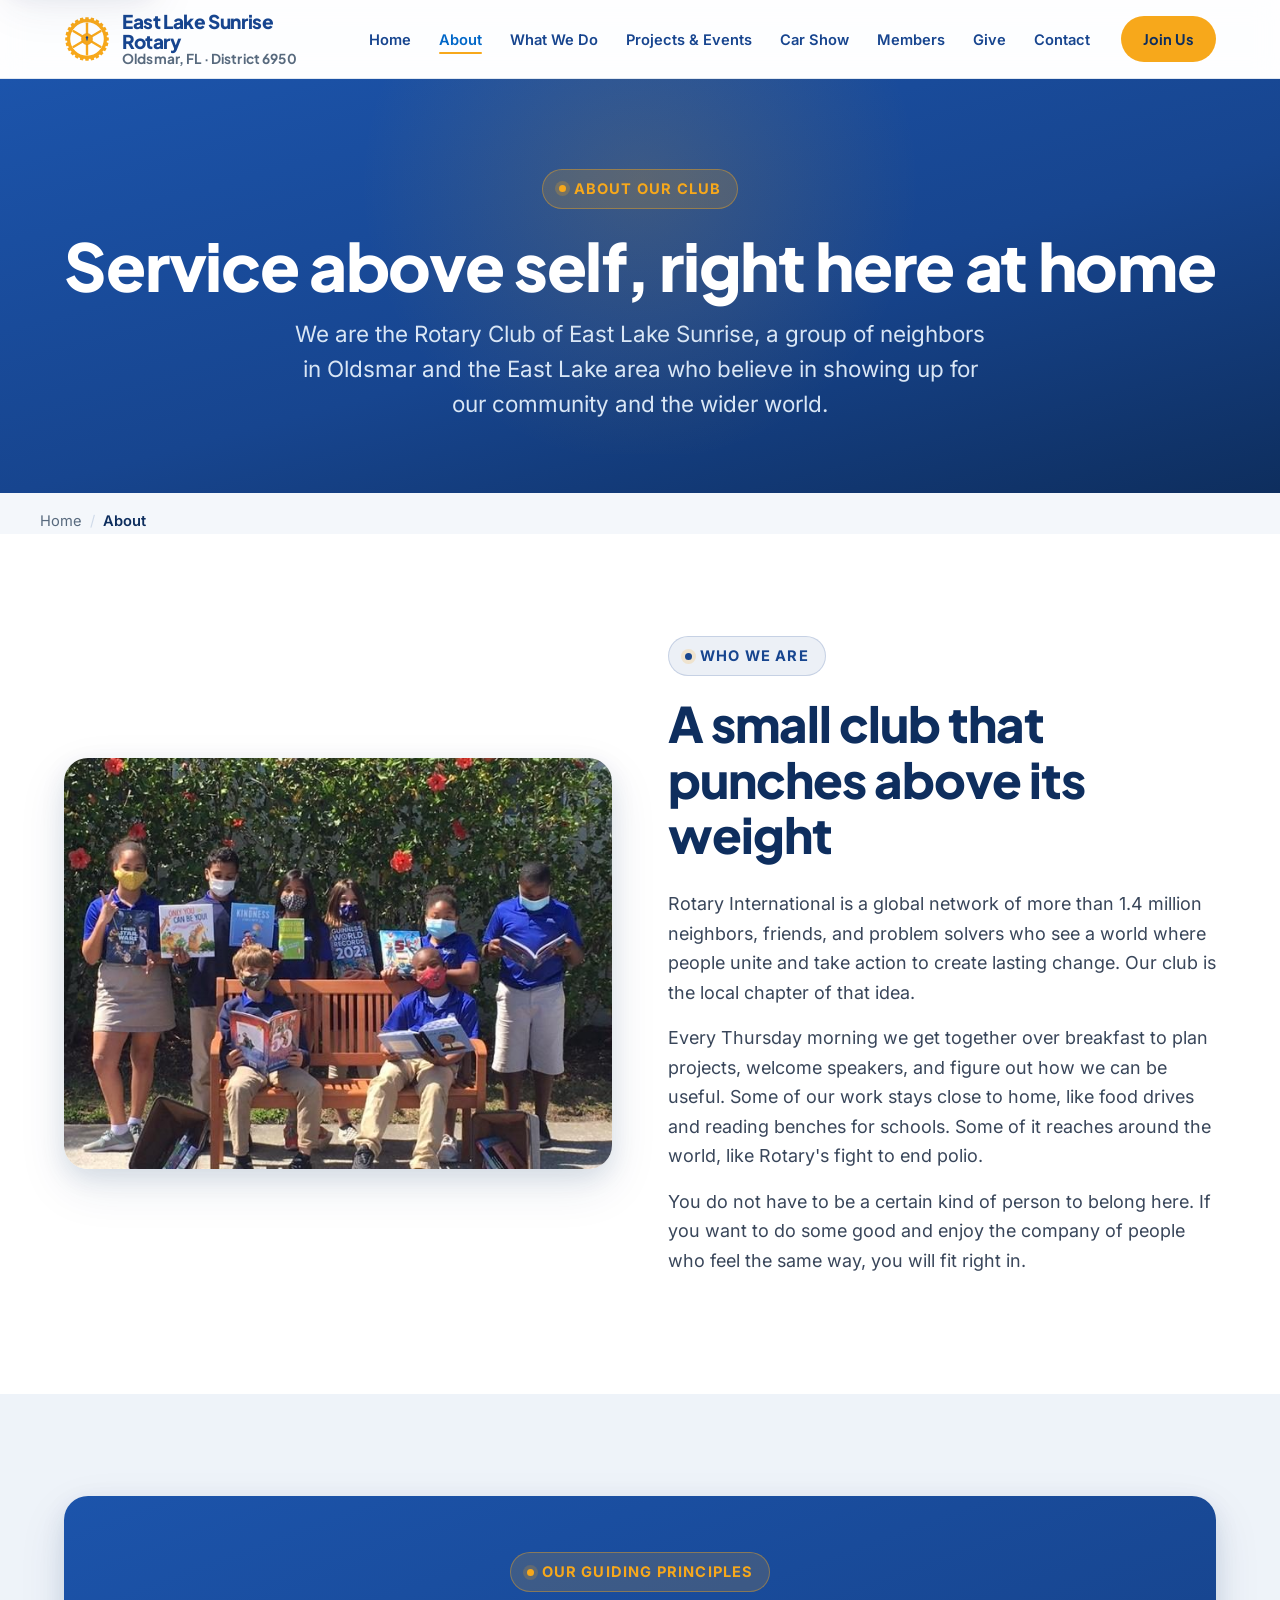
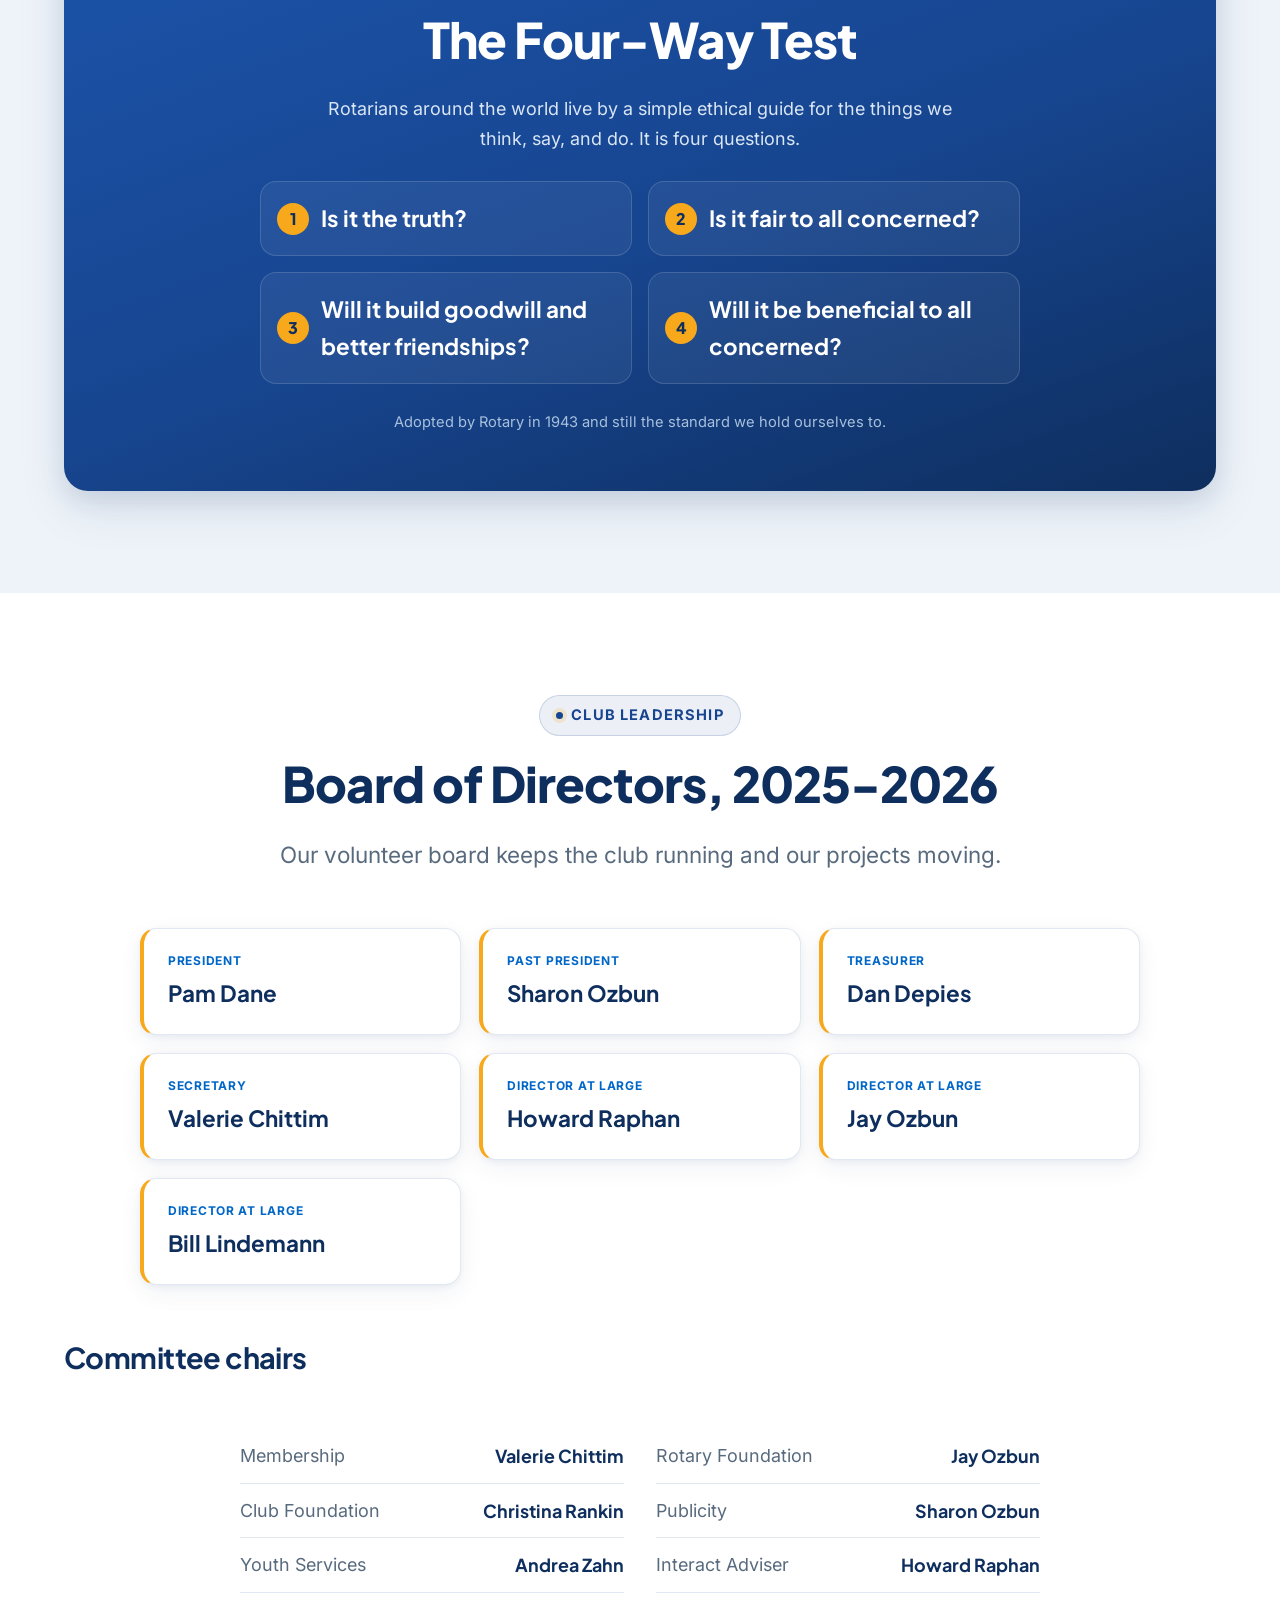
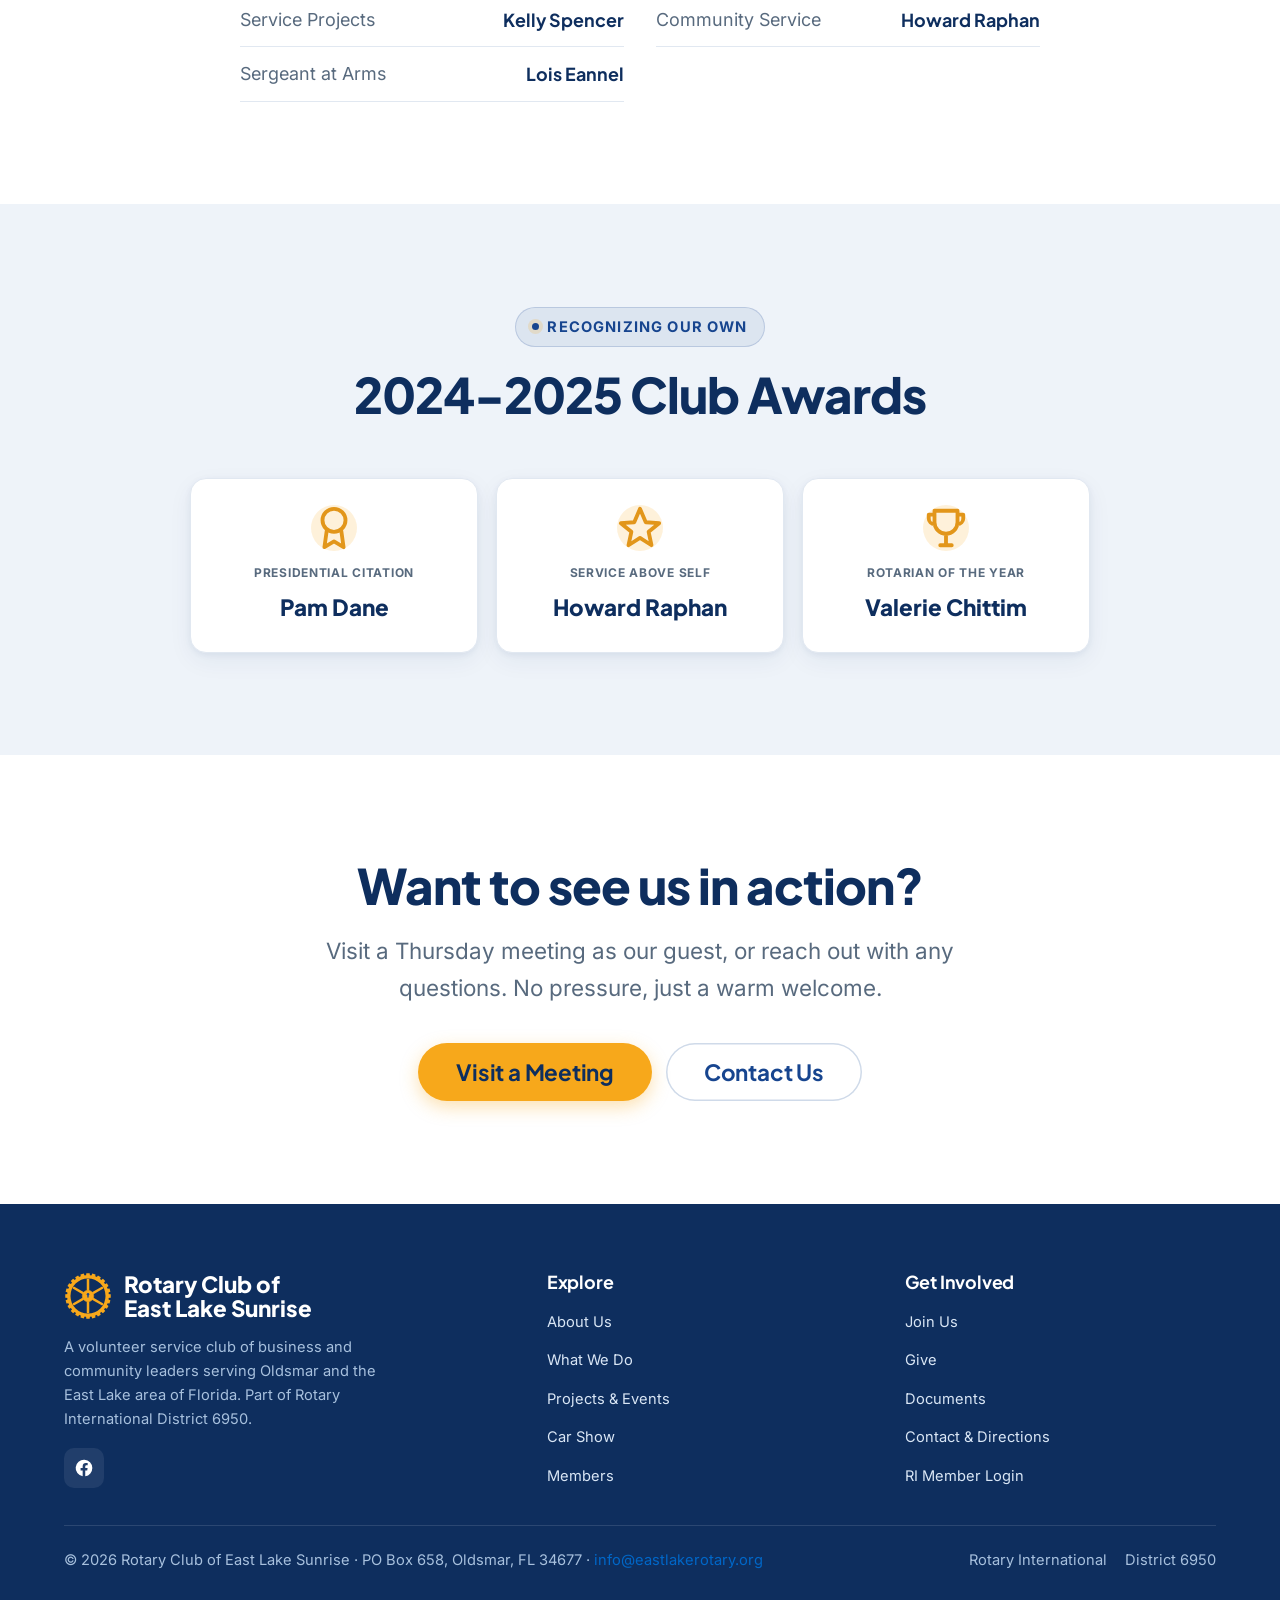
==== about.html @ 5f5586bf "East Lake Sunrise Rotary 2026 redesign Modern, accessible (WCAG 2.2 AA) static rebuild of the club w" ====
<!DOCTYPE html>
<html lang="en">
<head>
<meta charset="UTF-8">
<meta name="viewport" content="width=device-width, initial-scale=1.0">
<title>About Us | Rotary Club of East Lake Sunrise</title>
<meta name="description" content="Who we are: a Rotary club of business and community leaders in Oldsmar, Florida. Learn about our mission, the Four-Way Test, our board of directors, and how we serve.">
<link rel="canonical" href="https://eastlakerotary.org/about.html">
<meta name="theme-color" content="#17458F">
<meta property="og:type" content="website">
<meta property="og:site_name" content="Rotary Club of East Lake Sunrise">
<meta property="og:url" content="https://eastlakerotary.org/about.html">
<meta property="og:title" content="About the Rotary Club of East Lake Sunrise">
<meta property="og:description" content="A Rotary club of business and community leaders serving Oldsmar and the East Lake area of Florida.">
<meta property="og:image" content="https://eastlakerotary.org/assets/img/ChiChi-3-6-21a.jpe">
<meta name="twitter:card" content="summary_large_image">
<link rel="icon" href="assets/img/rotary-wheel.svg" type="image/svg+xml">
<link rel="preload" href="assets/fonts/plus-jakarta-sans-latin.woff2" as="font" type="font/woff2" crossorigin>
<link rel="stylesheet" href="assets/css/styles.css?v=1">
<script type="application/ld+json">
{"@context":"https://schema.org","@graph":[
{"@type":"AboutPage","@id":"https://eastlakerotary.org/about.html#webpage","url":"https://eastlakerotary.org/about.html","name":"About the Rotary Club of East Lake Sunrise","isPartOf":{"@id":"https://eastlakerotary.org/#website"},"about":{"@id":"https://eastlakerotary.org/#organization"}},
{"@type":"BreadcrumbList","itemListElement":[
{"@type":"ListItem","position":1,"name":"Home","item":"https://eastlakerotary.org/"},
{"@type":"ListItem","position":2,"name":"About","item":"https://eastlakerotary.org/about.html"}]}
]}
</script>
</head>
<body>
<a class="skip-link" href="#main">Skip to content</a>

<header class="site-header">
  <div class="container">
    <div class="header-top">
      <a class="logo" href="index.html" aria-label="Rotary Club of East Lake Sunrise, home">
        <img class="logo-img" src="assets/img/rotary-wheel.svg" alt="" width="46" height="46">
        <span class="wordmark">East Lake Sunrise Rotary<span class="wm-sub">Oldsmar, FL &middot; District 6950</span></span>
      </a>
      <button class="nav-toggle" aria-label="Toggle menu" aria-expanded="false" aria-controls="primary-nav"><span></span><span></span><span></span></button>
    </div>
    <nav class="header-nav" id="primary-nav" aria-label="Primary">
      <ul class="nav-links">
        <li><a href="index.html">Home</a></li>
        <li><a class="active" href="about.html" aria-current="page">About</a></li>
        <li><a href="what-we-do.html">What We Do</a></li>
        <li><a href="projects.html">Projects &amp; Events</a></li>
        <li><a href="car-show.html">Car Show</a></li>
        <li><a href="members.html">Members</a></li>
        <li><a href="give.html">Give</a></li>
        <li><a href="contact.html">Contact</a></li>
      </ul>
      <a class="btn-join" href="join.html">Join Us</a>
    </nav>
  </div>
</header>

<main id="main">

<section class="page-hero">
  <div class="container">
    <span class="eyebrow">About our club</span>
    <h1>Service above self, right here at home</h1>
    <p>We are the Rotary Club of East Lake Sunrise, a group of neighbors in Oldsmar and the East Lake area who believe in showing up for our community and the wider world.</p>
  </div>
</section>

<nav class="crumbs container" aria-label="Breadcrumb">
  <ol><li><a href="index.html">Home</a></li><li aria-current="page">About</li></ol>
</nav>

<section class="bg-white">
  <div class="container">
    <div class="split">
      <div class="reveal">
        <img src="assets/img/ChiChi-3-6-21b.jpe" alt="Rotary members delivering a reading bench and books to local students" width="640" height="480" loading="lazy">
      </div>
      <div class="reveal d1">
        <span class="eyebrow">Who we are</span>
        <h2>A small club that punches above its weight</h2>
        <p>Rotary International is a global network of more than 1.4 million neighbors, friends, and problem solvers who see a world where people unite and take action to create lasting change. Our club is the local chapter of that idea.</p>
        <p>Every Thursday morning we get together over breakfast to plan projects, welcome speakers, and figure out how we can be useful. Some of our work stays close to home, like food drives and reading benches for schools. Some of it reaches around the world, like Rotary's fight to end polio.</p>
        <p>You do not have to be a certain kind of person to belong here. If you want to do some good and enjoy the company of people who feel the same way, you will fit right in.</p>
      </div>
    </div>
  </div>
</section>

<!-- Four-Way Test -->
<section class="bg-gray">
  <div class="container">
    <div class="fourway reveal">
      <span class="eyebrow">Our guiding principles</span>
      <h2>The Four-Way Test</h2>
      <p class="intro">Rotarians around the world live by a simple ethical guide for the things we think, say, and do. It is four questions.</p>
      <ol>
        <li>Is it the truth?</li>
        <li>Is it fair to all concerned?</li>
        <li>Will it build goodwill and better friendships?</li>
        <li>Will it be beneficial to all concerned?</li>
      </ol>
      <p class="fw-foot">Adopted by Rotary in 1943 and still the standard we hold ourselves to.</p>
    </div>
  </div>
</section>

<!-- Leadership -->
<section class="bg-white">
  <div class="container">
    <div class="section-head reveal">
      <span class="eyebrow">Club leadership</span>
      <h2>Board of Directors, 2025-2026</h2>
      <p class="lead">Our volunteer board keeps the club running and our projects moving.</p>
    </div>
    <div class="board-grid">
      <div class="board-card reveal"><p class="b-role">President</p><p class="b-name">Pam Dane</p></div>
      <div class="board-card reveal"><p class="b-role">Past President</p><p class="b-name">Sharon Ozbun</p></div>
      <div class="board-card reveal"><p class="b-role">Treasurer</p><p class="b-name">Dan Depies</p></div>
      <div class="board-card reveal d1"><p class="b-role">Secretary</p><p class="b-name">Valerie Chittim</p></div>
      <div class="board-card reveal d1"><p class="b-role">Director at Large</p><p class="b-name">Howard Raphan</p></div>
      <div class="board-card reveal d1"><p class="b-role">Director at Large</p><p class="b-name">Jay Ozbun</p></div>
      <div class="board-card reveal d2"><p class="b-role">Director at Large</p><p class="b-name">Bill Lindemann</p></div>
    </div>

    <div class="section-head left reveal" style="margin-top:56px;">
      <h3>Committee chairs</h3>
    </div>
    <ul class="chair-list reveal">
      <li><span>Membership</span><b>Valerie Chittim</b></li>
      <li><span>Rotary Foundation</span><b>Jay Ozbun</b></li>
      <li><span>Club Foundation</span><b>Christina Rankin</b></li>
      <li><span>Publicity</span><b>Sharon Ozbun</b></li>
      <li><span>Youth Services</span><b>Andrea Zahn</b></li>
      <li><span>Interact Adviser</span><b>Howard Raphan</b></li>
      <li><span>Service Projects</span><b>Kelly Spencer</b></li>
      <li><span>Community Service</span><b>Howard Raphan</b></li>
      <li><span>Sergeant at Arms</span><b>Lois Eannel</b></li>
    </ul>
  </div>
</section>

<!-- Awards -->
<section class="bg-gray">
  <div class="container">
    <div class="section-head reveal">
      <span class="eyebrow">Recognizing our own</span>
      <h2>2024-2025 Club Awards</h2>
    </div>
    <div class="award-row">
      <div class="award reveal">
        <span class="a-medal" aria-hidden="true"><svg viewBox="0 0 24 24" fill="none" stroke="currentColor" stroke-width="2" stroke-linecap="round" stroke-linejoin="round"><circle cx="12" cy="8" r="6"/><path d="M8.2 13.4 7 22l5-3 5 3-1.2-8.6"/></svg></span>
        <p class="a-title">Presidential Citation</p>
        <p class="a-name">Pam Dane</p>
      </div>
      <div class="award reveal d1">
        <span class="a-medal" aria-hidden="true"><svg viewBox="0 0 24 24" fill="none" stroke="currentColor" stroke-width="2" stroke-linecap="round" stroke-linejoin="round"><path d="M12 2 15 9l7 .5-5.5 4.5L18 21l-6-3.8L6 21l1.5-7L2 9.5 9 9z"/></svg></span>
        <p class="a-title">Service Above Self</p>
        <p class="a-name">Howard Raphan</p>
      </div>
      <div class="award reveal d2">
        <span class="a-medal" aria-hidden="true"><svg viewBox="0 0 24 24" fill="none" stroke="currentColor" stroke-width="2" stroke-linecap="round" stroke-linejoin="round"><path d="M6 9a6 6 0 0 0 12 0V3H6zM6 5H3v2a3 3 0 0 0 3 3M18 5h3v2a3 3 0 0 1-3 3M9 21h6M12 15v6"/></svg></span>
        <p class="a-title">Rotarian of the Year</p>
        <p class="a-name">Valerie Chittim</p>
      </div>
    </div>
  </div>
</section>

<section class="bg-white cta-band">
  <div class="container">
    <div class="reveal">
      <h2>Want to see us in action?</h2>
      <p class="muted">Visit a Thursday meeting as our guest, or reach out with any questions. No pressure, just a warm welcome.</p>
      <div class="center-cta">
        <a class="btn btn-gold btn-large" href="join.html">Visit a Meeting</a>
        <a class="btn btn-outline btn-large" href="contact.html">Contact Us</a>
      </div>
    </div>
  </div>
</section>

</main>

<footer class="site-footer">
  <div class="container">
    <div class="footer-top">
      <div class="footer-brand">
        <div class="f-logo">
          <img src="assets/img/rotary-wheel.svg" alt="" width="48" height="48">
          <span class="f-name">Rotary Club of<br>East Lake Sunrise</span>
        </div>
        <p>A volunteer service club of business and community leaders serving Oldsmar and the East Lake area of Florida. Part of Rotary International District 6950.</p>
        <div class="footer-social">
          <a href="https://www.facebook.com/EastLakeSunrise/" target="_blank" rel="noopener" aria-label="East Lake Sunrise Rotary on Facebook"><svg viewBox="0 0 24 24" aria-hidden="true"><path d="M22 12a10 10 0 1 0-11.6 9.9v-7H7.9V12h2.5V9.8c0-2.5 1.5-3.9 3.8-3.9 1.1 0 2.2.2 2.2.2v2.5h-1.3c-1.2 0-1.6.8-1.6 1.6V12h2.8l-.4 2.9h-2.4v7A10 10 0 0 0 22 12z"/></svg></a>
        </div>
      </div>
      <div class="footer-col">
        <h2 class="footer-h">Explore</h2>
        <ul>
          <li><a href="about.html">About Us</a></li>
          <li><a href="what-we-do.html">What We Do</a></li>
          <li><a href="projects.html">Projects &amp; Events</a></li>
          <li><a href="car-show.html">Car Show</a></li>
          <li><a href="members.html">Members</a></li>
        </ul>
      </div>
      <div class="footer-col">
        <h2 class="footer-h">Get Involved</h2>
        <ul>
          <li><a href="join.html">Join Us</a></li>
          <li><a href="give.html">Give</a></li>
          <li><a href="documents.html">Documents</a></li>
          <li><a href="contact.html">Contact &amp; Directions</a></li>
          <li><a href="https://my.rotary.org/en/" target="_blank" rel="noopener">RI Member Login</a></li>
        </ul>
      </div>
    </div>
    <div class="footer-bottom">
      <p>&copy; <span data-year>2026</span> Rotary Club of East Lake Sunrise &middot; PO Box 658, Oldsmar, FL 34677 &middot; <a href="mailto:info@eastlakerotary.org">info@eastlakerotary.org</a></p>
      <div class="fb-links">
        <a href="https://www.rotary.org/" target="_blank" rel="noopener">Rotary International</a>
        <a href="http://www.rotary6950.org/" target="_blank" rel="noopener">District 6950</a>
      </div>
    </div>
  </div>
</footer>

<script src="assets/js/main.js?v=1" defer></script>
</body>
</html>
---- assets/css/styles.css ----
/* ============================================================
   Rotary Club of East Lake Sunrise — 2026 design system
   Light-first canvas · Rotary Royal Blue (#17458F) anchor · Gold (#F7A81B) accent
   Fluid clamp() type · WCAG 2.2 AA · self-hosted fonts · no build step
   Architecture adapted from the 2026 web-design + SEO research.
   ============================================================ */

/* Self-hosted variable fonts (latin subset). No third-party request, privacy-friendly. */
@font-face {
  font-family: 'Inter';
  font-style: normal;
  font-weight: 400 700;
  font-display: swap;
  src: url('../fonts/inter-latin.woff2') format('woff2');
}
@font-face {
  font-family: 'Plus Jakarta Sans';
  font-style: normal;
  font-weight: 600 800;
  font-display: swap;
  src: url('../fonts/plus-jakarta-sans-latin.woff2') format('woff2');
}

/* ---------- Design tokens ---------- */
:root {
  /* Rotary Royal Blue (anchor) */
  --royal:      #17458F;   /* Rotary Royal Blue */
  --royal-700:  #1c54ab;
  --royal-800:  #123a77;
  --royal-900:  #0e2e5e;   /* deepest, footer/masthead base */
  --azure:      #0067c8;   /* Rotary Azure (links on light, AA 5.6:1) */
  --sky:        #00a2e0;   /* Rotary Sky Blue (highlights) */
  /* Rotary Gold (accent) */
  --gold:       #f7a81b;   /* Rotary Gold */
  --gold-600:   #e2961a;   /* darker gold for hover/borders */
  --gold-soft:  #ffd98a;   /* soft gold highlight on blue */
  --gold-glow:  #ffc861;
  /* Neutrals (light canvas, blue-tinted) */
  --bg:        #f4f7fb;
  --surface:   #ffffff;
  --surface-2: #e9f0f8;
  --gray:      #eef3f9;
  --ink:       #0e2e5e;     /* headings (royal, ~9:1 on white) */
  --body:      #39465a;     /* body text (AA ✓ ~9:1) */
  --muted:     #586a7e;     /* muted (AA ✓ ~5.3:1) */
  --border:    #e1e8f1;
  --border-2:  #cfdae9;
  /* On blue */
  --on-blue:        #d9e6f5;
  --on-blue-muted:  #a7c0dd;   /* muted text on blue: ~5:1 on royal (AA) */
  /* State */
  --green: #15803d; --red: #b91c1c;
  /* Radii / shadows */
  --r-sm: 10px; --radius: 16px; --r-lg: 24px; --pill: 999px;
  --shadow-sm: 0 2px 6px rgba(14,46,94,.06), 0 8px 24px rgba(14,46,94,.06);
  --shadow-md: 0 8px 24px rgba(14,46,94,.10), 0 18px 48px rgba(14,46,94,.10);
  --shadow-lg: 0 28px 70px rgba(10,30,62,.30);
  /* Layout */
  --maxw: 1200px; --maxw-wide: 1320px; --maxw-read: 720px;
  --ease: cubic-bezier(.22,.61,.36,1);
  /* Fluid type scale (Utopia-style clamp()) */
  --step--1: clamp(0.84rem, 0.82rem + 0.12vw, 0.92rem);
  --step-0:  clamp(1.02rem, 0.99rem + 0.16vw, 1.13rem);
  --step-1:  clamp(1.2rem, 1.12rem + 0.36vw, 1.4rem);
  --step-2:  clamp(1.42rem, 1.28rem + 0.66vw, 1.9rem);
  --step-3:  clamp(1.72rem, 1.5rem + 1.05vw, 2.5rem);
  --step-4:  clamp(2.05rem, 1.7rem + 1.7vw, 3.25rem);
  --step-5:  clamp(2.5rem, 1.95rem + 2.7vw, 4.4rem);
}

/* ---------- Reset & base ---------- */
*,*::before,*::after { box-sizing: border-box; }
html { -webkit-text-size-adjust: 100%; scroll-behavior: smooth; }
body { margin: 0; font-family: 'Inter', system-ui, -apple-system, "Segoe UI", sans-serif; font-size: var(--step-0); line-height: 1.65; color: var(--body); background: var(--bg); -webkit-font-smoothing: antialiased; -moz-osx-font-smoothing: grayscale; }
img { max-width: 100%; height: auto; display: block; }
picture { display: contents; }
h1,h2,h3,h4,h5 { font-family: 'Plus Jakarta Sans', 'Inter', sans-serif; color: var(--ink); line-height: 1.13; margin: 0 0 .55em; font-weight: 800; letter-spacing: -.02em; }
h1 { font-size: var(--step-5); }
h2 { font-size: var(--step-4); }
h3 { font-size: var(--step-2); font-weight: 700; }
h4 { font-size: var(--step-1); font-weight: 700; }
p  { margin: 0 0 1rem; }
a  { color: var(--azure); text-decoration: none; transition: color .15s ease; }
a:hover { text-decoration: underline; }
strong { color: var(--ink); }
:focus-visible { outline: 3px solid var(--azure); outline-offset: 3px; border-radius: 6px; }
.section-blue :focus-visible, .hero :focus-visible, .site-footer :focus-visible, .page-hero :focus-visible { outline-color: var(--gold); }
[id] { scroll-margin-top: 92px; }
::selection { background: var(--gold-soft); color: var(--royal-900); }

/* Skip-to-content link + main landmark (accessibility) */
main { display: block; }
.skip-link { position: absolute; left: 8px; top: -60px; z-index: 300; background: var(--royal); color: #fff; padding: 10px 18px; border-radius: 10px; font-family: 'Plus Jakarta Sans', sans-serif; font-weight: 700; font-size: var(--step--1); box-shadow: var(--shadow-md); transition: top .18s var(--ease); }
.skip-link:focus { top: 8px; outline: 3px solid var(--gold); outline-offset: 2px; text-decoration: none; }

/* ---------- Layout helpers ---------- */
.container        { max-width: var(--maxw); margin: 0 auto; padding: 0 24px; }
.container-narrow { max-width: 820px;       margin: 0 auto; padding: 0 24px; }
.container-wide   { max-width: var(--maxw-wide); margin: 0 auto; padding: 0 24px; }
section { padding: clamp(56px, 8vw, 104px) 0; }
section.tight { padding: clamp(40px, 6vw, 64px) 0; }
.bg-white { background: var(--surface); }
.bg-gray  { background: var(--gray); }
.bg-soft  { background: #eaf2fb; }
.text-center { text-align: center; }
.muted { color: var(--muted); }
.lead  { font-size: var(--step-1); color: var(--muted); line-height: 1.55; }
.center-cta { display: flex; justify-content: center; gap: 14px; flex-wrap: wrap; margin-top: 36px; }
.section-head { max-width: 760px; margin: 0 auto clamp(36px,5vw,56px); text-align: center; }
.section-head.left { margin-left: 0; text-align: left; }
.section-head h2 { color: var(--ink); }

/* Blue feature band (the Rotary anchor) */
.section-blue { background: linear-gradient(165deg, var(--royal-700) 0%, var(--royal) 46%, var(--royal-900) 100%); color: var(--on-blue); }
.section-blue h1, .section-blue h2, .section-blue h3, .section-blue h4 { color: #fff; }
.section-blue p { color: var(--on-blue); }
.section-blue .lead { color: var(--on-blue); }
.section-blue a { color: var(--gold-glow); }
.section-blue .btn-light { color: var(--royal); }

/* ---------- Eyebrow / badges ---------- */
.eyebrow { display: inline-flex; align-items: center; gap: 8px; background: rgba(23,69,143,.08); color: var(--royal); font-size: var(--step--1); font-weight: 700; letter-spacing: .08em; text-transform: uppercase; padding: 7px 16px; border-radius: var(--pill); margin-bottom: 20px; border: 1px solid rgba(23,69,143,.18); }
.section-blue .eyebrow, .hero .eyebrow, .page-hero .eyebrow { background: rgba(247,168,27,.16); color: var(--gold); border-color: rgba(247,168,27,.4); }
.eyebrow::before { content: ""; width: 7px; height: 7px; border-radius: 50%; background: currentColor; box-shadow: 0 0 0 4px rgba(247,168,27,.18); }
.section-blue .eyebrow::before, .hero .eyebrow::before, .page-hero .eyebrow::before { box-shadow: 0 0 0 4px rgba(247,168,27,.22); }
.badge { display: inline-block; background: #e2ecfa; color: var(--royal); font-size: 12px; font-weight: 700; letter-spacing: .04em; text-transform: uppercase; padding: 4px 12px; border-radius: var(--pill); }

/* ---------- Buttons ---------- */
.btn { display: inline-flex; align-items: center; justify-content: center; gap: 9px; min-height: 48px; padding: 14px 30px; font-size: var(--step-0); font-weight: 700; font-family: 'Plus Jakarta Sans', sans-serif; letter-spacing: -.01em; border: none; border-radius: var(--pill); cursor: pointer; transition: transform .18s var(--ease), box-shadow .18s var(--ease), background .18s ease; text-align: center; line-height: 1.1; }
.btn:hover { text-decoration: none; transform: translateY(-2px); }
.btn-primary { background: var(--royal); color: #fff; box-shadow: 0 6px 18px rgba(23,69,143,.28); }
.btn-primary:hover { background: var(--royal-800); box-shadow: 0 12px 28px rgba(23,69,143,.34); }
.btn-gold { background: var(--gold); color: var(--royal-900); box-shadow: 0 6px 18px rgba(247,168,27,.34); }
.btn-gold:hover { background: var(--gold-600); box-shadow: 0 12px 28px rgba(247,168,27,.4); }
.btn-light { background: #fff; color: var(--royal); box-shadow: 0 6px 18px rgba(8,20,34,.16); }
.btn-light:hover { background: #fff; box-shadow: 0 12px 30px rgba(8,20,34,.22); }
.btn-outline { background: transparent; color: var(--royal); box-shadow: inset 0 0 0 1.5px var(--border-2); }
.btn-outline:hover { background: var(--surface); box-shadow: inset 0 0 0 1.5px var(--royal); color: var(--royal); transform: translateY(-2px); }
.btn-ghost { background: transparent; color: #fff; box-shadow: inset 0 0 0 1.5px rgba(255,255,255,.5); }
.btn-ghost:hover { background: rgba(255,255,255,.1); box-shadow: inset 0 0 0 1.5px rgba(255,255,255,.85); }
.btn-large { min-height: 56px; padding: 17px 38px; font-size: var(--step-1); }
.reassurance { font-size: var(--step--1); color: var(--muted); margin-top: 14px; }
.section-blue .reassurance, .hero .reassurance { color: var(--on-blue-muted); }

/* ---------- Header (light, single-row, sticky) ---------- */
.site-header { position: sticky; top: 0; z-index: 200; background: rgba(255,255,255,.85); backdrop-filter: saturate(1.6) blur(12px); -webkit-backdrop-filter: saturate(1.6) blur(12px); border-bottom: 1px solid var(--border); transition: box-shadow .25s ease, background .25s ease; }
.site-header.scrolled { box-shadow: 0 6px 24px rgba(14,46,94,.10); background: rgba(255,255,255,.95); }
.site-header .container { display: flex; align-items: center; justify-content: space-between; gap: 24px; }
.header-top { display: flex; align-items: center; gap: 12px; padding: 12px 0; flex-shrink: 0; }
.logo { display: flex; align-items: center; gap: 12px; }
.logo:hover { text-decoration: none; }
.logo-img { height: 46px; width: auto; }
.wordmark { font-family: 'Plus Jakarta Sans', sans-serif; font-weight: 800; font-size: clamp(15px, 1.5vw, 19px); color: var(--royal); line-height: 1.05; letter-spacing: -.02em; max-width: 15ch; }
.wordmark .wm-sub { display: block; font-size: .72em; font-weight: 700; color: var(--muted); letter-spacing: .01em; }
.header-nav { display: flex; align-items: center; justify-content: flex-end; gap: 18px; padding: 8px 0; flex: 1; }
.nav-links { display: flex; align-items: center; gap: 2px; list-style: none; margin: 0; padding: 0; flex-wrap: wrap; }
.nav-links a { color: var(--royal); font-size: var(--step--1); font-weight: 600; padding: 9px 13px; border-radius: var(--pill); position: relative; transition: color .15s, background .15s; }
.nav-links a:hover { color: var(--azure); background: var(--surface-2); text-decoration: none; }
.nav-links a.active { color: var(--azure); }
.nav-links a.active::after { content: ""; position: absolute; left: 13px; right: 13px; bottom: 4px; height: 2px; background: var(--gold); border-radius: 2px; }
.btn-join { background: var(--gold); color: var(--royal-900); border: none; border-radius: var(--pill); padding: 11px 22px; min-height: 44px; display: inline-flex; align-items: center; font-family: 'Plus Jakarta Sans', sans-serif; font-weight: 700; font-size: var(--step--1); transition: transform .18s var(--ease), box-shadow .18s ease, background .18s ease; white-space: nowrap; }
.btn-join:hover { background: var(--gold-600); color: var(--royal-900); text-decoration: none; transform: translateY(-2px); box-shadow: 0 8px 20px rgba(247,168,27,.4); }
.nav-toggle { display: none; width: 46px; height: 46px; border: none; background: transparent; cursor: pointer; padding: 11px; border-radius: 10px; }
.nav-toggle:hover { background: var(--surface-2); }
.nav-toggle span { display: block; height: 2px; background: var(--royal); border-radius: 2px; transition: all .25s ease; }
.nav-toggle span + span { margin-top: 5px; }
.nav-open .nav-toggle span:nth-child(1) { transform: translateY(7px) rotate(45deg); }
.nav-open .nav-toggle span:nth-child(2) { opacity: 0; }
.nav-open .nav-toggle span:nth-child(3) { transform: translateY(-7px) rotate(-45deg); }

/* ---------- Hero (blue masthead) ---------- */
.hero { position: relative; background: linear-gradient(165deg, var(--royal-700) 0%, var(--royal) 50%, var(--royal-900) 100%); color: #fff; padding: clamp(40px,5vw,68px) 0 clamp(44px,5vw,76px); overflow: hidden; }
.hero::before { content: ""; position: absolute; top: -28%; right: -10%; width: 640px; height: 640px; background: radial-gradient(circle, rgba(247,168,27,.22), transparent 62%); pointer-events: none; }
.hero::after { content: ""; position: absolute; bottom: -40%; left: -8%; width: 520px; height: 520px; background: radial-gradient(circle, rgba(0,162,224,.18), transparent 64%); pointer-events: none; }
.hero .container { position: relative; }
.hero-grid { display: grid; grid-template-columns: 1.05fr .95fr; gap: clamp(36px,5vw,64px); align-items: center; }
.hero h1 { color: #fff; margin-bottom: 14px; }
.hero h1 .hl-accent { color: var(--gold); }
.hero .subhead { font-size: var(--step-1); color: var(--on-blue); margin-bottom: 22px; max-width: 560px; line-height: 1.5; }
.hero-cta { display: flex; flex-wrap: wrap; align-items: center; gap: 14px; margin-bottom: 6px; }
.hero-media { position: relative; }
.hero-media img { border-radius: var(--r-lg); box-shadow: var(--shadow-lg); width: 100%; aspect-ratio: 4 / 3; object-fit: cover; background: var(--royal-800); }
.hero-media::after { content: ""; position: absolute; inset: 0; border-radius: var(--r-lg); box-shadow: inset 0 0 0 1px rgba(255,255,255,.14); pointer-events: none; }
.hero-media .media-tag { position: absolute; left: 16px; bottom: 16px; background: rgba(14,46,94,.82); color: #fff; font-size: var(--step--1); font-weight: 600; padding: 8px 14px; border-radius: var(--pill); backdrop-filter: blur(4px); }

/* Meeting quick-card on hero */
.meeting-card { display: flex; gap: 16px; align-items: center; background: rgba(255,255,255,.08); border: 1px solid rgba(255,255,255,.16); border-radius: var(--radius); padding: 16px 20px; margin-top: 22px; max-width: 520px; }
.meeting-card .mc-icon { flex-shrink: 0; width: 46px; height: 46px; border-radius: 12px; background: rgba(247,168,27,.18); color: var(--gold); display: flex; align-items: center; justify-content: center; }
.meeting-card .mc-icon svg { width: 24px; height: 24px; }
.meeting-card .mc-text { font-size: var(--step--1); color: var(--on-blue); line-height: 1.45; }
.meeting-card .mc-text b { color: #fff; font-family: 'Plus Jakarta Sans', sans-serif; display: block; font-size: var(--step-0); }

/* Trust / impact strip */
.trust-strip { display: flex; gap: clamp(14px,2.5vw,26px); margin-top: 26px; padding-top: 20px; border-top: 1px solid rgba(255,255,255,.16); }
.trust-stat { flex: 1 1 0; min-width: 0; display: flex; flex-direction: column; gap: 3px; }
.trust-stat + .trust-stat { padding-left: clamp(14px,2.5vw,26px); border-left: 1px solid rgba(255,255,255,.16); }
.trust-stat b { font-family: 'Plus Jakarta Sans', sans-serif; font-size: var(--step-2); font-weight: 800; color: #fff; line-height: 1.05; letter-spacing: -.02em; }
.trust-stat b .accent { color: var(--gold); }
.trust-stat span { font-size: var(--step--1); color: var(--on-blue-muted); }

/* ---------- Inner-page hero ---------- */
.page-hero { background: linear-gradient(165deg, var(--royal-700), var(--royal) 55%, var(--royal-900)); color: #fff; padding: clamp(56px,7vw,96px) 0 clamp(48px,6vw,72px); text-align: center; position: relative; overflow: hidden; }
.page-hero::before { content: ""; position: absolute; top: -40%; left: 50%; transform: translateX(-50%); width: 760px; height: 540px; background: radial-gradient(circle, rgba(247,168,27,.16), transparent 60%); }
.page-hero .container { position: relative; }
.page-hero h1 { color: #fff; margin-bottom: 14px; }
.page-hero p { max-width: 700px; margin: 0 auto; color: var(--on-blue); font-size: var(--step-1); line-height: 1.55; }

/* Breadcrumb */
.crumbs { font-size: var(--step--1); color: var(--muted); padding: 16px 0 0; }
.crumbs ol { list-style: none; display: flex; flex-wrap: wrap; gap: 8px; margin: 0; padding: 0; }
.crumbs li::after { content: "/"; margin-left: 8px; color: var(--border-2); }
.crumbs li:last-child::after { content: ""; }
.crumbs a { color: var(--muted); }
.crumbs a:hover { color: var(--azure); }
.crumbs li[aria-current] { color: var(--ink); font-weight: 600; }

/* ---------- Stat band (impact, light) ---------- */
.stat-band { display: grid; grid-template-columns: repeat(4,1fr); gap: 22px; }
.stat-cell { background: var(--surface); border: 1px solid var(--border); border-radius: var(--radius); padding: 30px 24px; text-align: center; box-shadow: var(--shadow-sm); }
.stat-cell b { display: block; font-family: 'Plus Jakarta Sans', sans-serif; font-size: var(--step-4); font-weight: 800; color: var(--royal); line-height: 1; letter-spacing: -.02em; }
.stat-cell span { display: block; margin-top: 8px; color: var(--muted); font-size: var(--step--1); }

/* ---------- Steps ---------- */
.steps-grid { display: grid; grid-template-columns: repeat(3,1fr); gap: 26px; }
.step-card { background: var(--surface); border: 1px solid var(--border); border-radius: var(--radius); padding: 34px 30px; box-shadow: var(--shadow-sm); transition: transform .2s var(--ease), box-shadow .2s var(--ease); }
.step-card:hover { transform: translateY(-4px); box-shadow: var(--shadow-md); }
.step-card .num { width: 48px; height: 48px; border-radius: 14px; background: linear-gradient(150deg, var(--azure), var(--royal)); color: #fff; display: flex; align-items: center; justify-content: center; font-weight: 800; font-size: 19px; margin-bottom: 18px; box-shadow: 0 8px 18px rgba(23,69,143,.28); }
.step-card h3 { font-size: var(--step-1); margin-bottom: 8px; }
.step-card p { color: var(--muted); font-size: var(--step-0); margin: 0; }

/* ---------- Split / two-column ---------- */
.split { display: grid; grid-template-columns: 1fr 1fr; gap: clamp(32px,5vw,56px); align-items: center; }
.split img { border-radius: var(--r-lg); box-shadow: var(--shadow-md); width: 100%; }
.journey-grid { display: grid; grid-template-columns: .9fr 1.1fr; gap: clamp(28px,5vw,56px); align-items: center; }
.journey-grid h2 { margin: 0 0 .4em; }

/* ---------- Avenues / feature icon cards ---------- */
.feature-grid { display: grid; grid-template-columns: repeat(3,1fr); gap: 24px; }
.feature-grid.cols-2 { grid-template-columns: repeat(2,1fr); }
.feature-card { background: var(--surface); border: 1px solid var(--border); border-radius: var(--radius); padding: 30px; box-shadow: var(--shadow-sm); transition: transform .2s var(--ease), box-shadow .2s; }
.feature-card:hover { transform: translateY(-4px); box-shadow: var(--shadow-md); }
.feature-card .icon-circle { width: 56px; height: 56px; border-radius: 15px; background: #e9f1fc; color: var(--royal); display: flex; align-items: center; justify-content: center; margin-bottom: 16px; }
.feature-card .icon-circle.gold { background: rgba(247,168,27,.16); color: var(--gold-600); }
.feature-card .icon-circle svg { width: 28px; height: 28px; }
.feature-card h3 { font-size: var(--step-1); margin-bottom: 10px; }
.feature-card p { color: var(--muted); font-size: var(--step-0); margin: 0; }

/* ---------- Service / photo cards ---------- */
.service-grid { display: grid; grid-template-columns: repeat(3,1fr); gap: 22px; }
.service-card { background: var(--surface); border: 1px solid var(--border); border-radius: var(--radius); overflow: hidden; display: flex; flex-direction: column; box-shadow: var(--shadow-sm); transition: transform .2s var(--ease), box-shadow .2s ease; }
.service-card:hover { transform: translateY(-5px); box-shadow: var(--shadow-md); }
.service-card img { width: 100%; height: 200px; object-fit: cover; background: var(--surface-2); }
.service-card .sc-body { padding: 22px 24px 26px; }
.service-card h3 { font-size: var(--step-1); margin-bottom: 8px; color: var(--ink); }
.service-card p { color: var(--muted); font-size: var(--step--1); margin: 0; }

/* ---------- Generic card ---------- */
.card { background: var(--surface); border: 1px solid var(--border); border-radius: var(--radius); padding: 30px; box-shadow: var(--shadow-sm); }
.card-grid { display: grid; grid-template-columns: repeat(2,1fr); gap: 24px; }

/* ---------- Four-Way Test block ---------- */
.fourway { background: linear-gradient(160deg, var(--royal-700), var(--royal) 55%, var(--royal-900)); border-radius: var(--r-lg); padding: clamp(34px,5vw,56px); color: #fff; text-align: center; box-shadow: var(--shadow-md); }
.fourway .eyebrow { background: rgba(247,168,27,.16); color: var(--gold); border-color: rgba(247,168,27,.4); }
.fourway h2 { color: #fff; }
.fourway p.intro { color: var(--on-blue); max-width: 640px; margin: 0 auto 28px; }
.fourway ol { list-style: none; counter-reset: fw; margin: 0; padding: 0; display: grid; grid-template-columns: repeat(2,1fr); gap: 16px; text-align: left; max-width: 760px; margin: 0 auto; }
.fourway li { counter-increment: fw; position: relative; padding: 18px 20px 18px 60px; background: rgba(255,255,255,.06); border: 1px solid rgba(255,255,255,.14); border-radius: var(--radius); font-size: var(--step-1); font-family: 'Plus Jakarta Sans', sans-serif; font-weight: 700; color: #fff; }
.fourway li::before { content: counter(fw); position: absolute; left: 16px; top: 50%; transform: translateY(-50%); width: 32px; height: 32px; border-radius: 50%; background: var(--gold); color: var(--royal-900); display: flex; align-items: center; justify-content: center; font-size: 16px; font-weight: 800; }
.fourway .fw-foot { color: var(--on-blue-muted); font-size: var(--step--1); margin: 26px 0 0; }

/* ---------- Impact / gallery ---------- */
.impact-grid { display: grid; grid-template-columns: repeat(3,1fr); gap: 22px; }
.impact-card { background: var(--surface); border: 1px solid var(--border); border-radius: var(--radius); overflow: hidden; box-shadow: var(--shadow-sm); display: flex; flex-direction: column; }
.impact-card img { width: 100%; height: 210px; object-fit: cover; background: var(--surface-2); }
.impact-card .ic-body { padding: 22px 24px 26px; }
.impact-card h3 { font-size: var(--step-1); margin-bottom: 8px; }
.impact-card p { color: var(--muted); font-size: var(--step--1); margin: 0; }
.gallery { display: grid; grid-template-columns: repeat(4,1fr); gap: 14px; }
.gallery img { width: 100%; aspect-ratio: 1/1; object-fit: cover; border-radius: var(--radius); box-shadow: var(--shadow-sm); background: var(--surface-2); }

/* ---------- Quote / testimonial band (blue) ---------- */
.quote-band { background: linear-gradient(165deg, var(--royal-700), var(--royal) 50%, var(--royal-900)); color: #fff; }
.quote-band .quote { max-width: 860px; margin: 0 auto; text-align: center; }
.quote-band .q-mark { font-family: 'Plus Jakarta Sans', sans-serif; font-size: 64px; line-height: .6; color: var(--gold); }
.quote-band blockquote { font-family: 'Plus Jakarta Sans', sans-serif; font-weight: 700; font-size: var(--step-2); line-height: 1.4; color: #fff; margin: 12px 0 18px; letter-spacing: -.01em; }
.quote-band .q-by { color: var(--gold); font-weight: 700; }

/* ---------- CTA band ---------- */
.cta-band { text-align: center; }
.cta-band h2 { margin-bottom: .4em; }
.cta-band p { max-width: 640px; margin: 0 auto 28px; font-size: var(--step-1); }

/* ---------- FAQ ---------- */
.faq-list { max-width: 800px; margin: 0 auto; display: grid; gap: 12px; }
.faq-item { background: var(--surface); border: 1px solid var(--border); border-radius: var(--radius); box-shadow: var(--shadow-sm); transition: box-shadow .2s; }
.faq-item.open { box-shadow: var(--shadow-md); }
.faq-q { display: flex; justify-content: space-between; align-items: center; gap: 16px; width: 100%; min-height: 56px; text-align: left; background: none; border: none; cursor: pointer; font-family: 'Plus Jakarta Sans', sans-serif; font-weight: 700; color: var(--ink); font-size: var(--step-0); padding: 20px 24px; }
.faq-q .toggle { font-size: 26px; font-weight: 400; line-height: 1; transition: transform .2s; flex-shrink: 0; color: var(--azure); }
.faq-item.open .faq-q .toggle { transform: rotate(45deg); }
.faq-a { display: none; padding: 0 24px 22px; color: var(--muted); line-height: 1.7; }
.faq-item.open .faq-a { display: block; }

/* ---------- Members roster ---------- */
.roster { display: grid; grid-template-columns: repeat(4,1fr); gap: 14px; max-width: 960px; margin: 0 auto; }
.member-chip { background: var(--surface); border: 1px solid var(--border); border-radius: var(--radius); padding: 18px 20px; box-shadow: var(--shadow-sm); display: flex; align-items: center; gap: 14px; }
.member-chip .avatar { flex-shrink: 0; width: 44px; height: 44px; border-radius: 50%; background: linear-gradient(150deg, var(--azure), var(--royal)); color: #fff; display: flex; align-items: center; justify-content: center; font-family: 'Plus Jakarta Sans', sans-serif; font-weight: 800; font-size: 16px; }
.member-chip .m-name { font-family: 'Plus Jakarta Sans', sans-serif; font-weight: 700; color: var(--ink); font-size: var(--step--1); line-height: 1.2; }
.member-chip .m-tag { display: block; font-size: 11px; color: var(--gold-600); font-weight: 700; text-transform: uppercase; letter-spacing: .04em; margin-top: 2px; }

/* Leadership / board grid */
.board-grid { display: grid; grid-template-columns: repeat(3,1fr); gap: 18px; max-width: 1000px; margin: 0 auto; }
.board-card { background: var(--surface); border: 1px solid var(--border); border-radius: var(--radius); padding: 22px 24px; box-shadow: var(--shadow-sm); border-left: 4px solid var(--gold); }
.board-card .b-role { font-size: 12px; font-weight: 700; text-transform: uppercase; letter-spacing: .06em; color: var(--azure); margin: 0 0 4px; }
.board-card .b-name { font-family: 'Plus Jakarta Sans', sans-serif; font-weight: 700; color: var(--ink); font-size: var(--step-1); margin: 0; }
.chair-list { max-width: 800px; margin: 28px auto 0; display: grid; grid-template-columns: repeat(2,1fr); gap: 0 32px; list-style: none; padding: 0; }
.chair-list li { display: flex; justify-content: space-between; gap: 12px; padding: 12px 0; border-bottom: 1px solid var(--border); font-size: var(--step-0); }
.chair-list li span { color: var(--muted); }
.chair-list li b { font-family: 'Plus Jakarta Sans', sans-serif; color: var(--ink); font-weight: 700; }

/* Award row */
.award-row { display: grid; grid-template-columns: repeat(3,1fr); gap: 18px; max-width: 900px; margin: 0 auto; }
.award { background: var(--surface); border: 1px solid var(--border); border-radius: var(--radius); padding: 26px; text-align: center; box-shadow: var(--shadow-sm); }
.award .a-medal { width: 46px; height: 46px; margin: 0 auto 12px; border-radius: 50%; background: rgba(247,168,27,.16); color: var(--gold-600); display: flex; align-items: center; justify-content: center; }
.award .a-title { font-size: 12px; text-transform: uppercase; letter-spacing: .06em; color: var(--muted); margin: 0 0 6px; font-weight: 700; }
.award .a-name { font-family: 'Plus Jakarta Sans', sans-serif; font-weight: 800; color: var(--ink); font-size: var(--step-1); margin: 0; }

/* ---------- Sponsor wall (car show) ---------- */
.sponsor-wall { display: grid; grid-template-columns: repeat(5,1fr); gap: 16px; align-items: center; }
.sponsor-wall.tier-1 { grid-template-columns: repeat(3,1fr); }
.sponsor { background: var(--surface); border: 1px solid var(--border); border-radius: var(--radius); padding: 22px; display: flex; align-items: center; justify-content: center; min-height: 110px; box-shadow: var(--shadow-sm); }
.sponsor img { max-height: 80px; width: auto; object-fit: contain; }
.sponsor.tier-1 { min-height: 150px; }
.sponsor.tier-1 img { max-height: 110px; }

/* ---------- Event detail ---------- */
.event-head { display: grid; grid-template-columns: 1fr 1fr; gap: clamp(28px,5vw,52px); align-items: center; }
.event-poster img { border-radius: var(--r-lg); box-shadow: var(--shadow-lg); width: 100%; max-width: 420px; margin: 0 auto; }
.event-facts { list-style: none; padding: 0; margin: 22px 0 0; display: grid; gap: 12px; }
.event-facts li { display: flex; gap: 14px; align-items: flex-start; font-size: var(--step-0); }
.event-facts .ef-ico { flex-shrink: 0; width: 38px; height: 38px; border-radius: 10px; background: rgba(247,168,27,.16); color: var(--gold-600); display: flex; align-items: center; justify-content: center; }
.event-facts .ef-ico svg { width: 20px; height: 20px; }
.video-wrap { position: relative; max-width: 860px; margin: 0 auto; border-radius: var(--r-lg); overflow: hidden; box-shadow: var(--shadow-lg); aspect-ratio: 16/9; background: var(--royal-900); }
.video-wrap iframe { position: absolute; inset: 0; width: 100%; height: 100%; border: 0; }

/* ---------- Documents list ---------- */
.doc-list { max-width: 820px; margin: 0 auto; display: grid; gap: 14px; }
.doc-row { display: flex; align-items: center; gap: 18px; background: var(--surface); border: 1px solid var(--border); border-radius: var(--radius); padding: 22px 26px; box-shadow: var(--shadow-sm); transition: transform .2s var(--ease), box-shadow .2s; }
.doc-row:hover { transform: translateY(-3px); box-shadow: var(--shadow-md); text-decoration: none; }
.doc-row .doc-ico { flex-shrink: 0; width: 46px; height: 46px; border-radius: 11px; background: #e9f1fc; color: var(--royal); display: flex; align-items: center; justify-content: center; }
.doc-row .doc-ico svg { width: 24px; height: 24px; }
.doc-row .doc-body { flex: 1; min-width: 0; }
.doc-row h3 { font-size: var(--step-1); margin: 0 0 2px; color: var(--ink); }
.doc-row p { margin: 0; color: var(--muted); font-size: var(--step--1); }
.doc-row .doc-go { flex-shrink: 0; color: var(--azure); font-weight: 700; font-size: var(--step--1); }

/* ---------- Contact / directions ---------- */
.contact-grid { display: grid; grid-template-columns: 1fr 1fr; gap: clamp(28px,5vw,48px); align-items: start; }
.info-list { list-style: none; padding: 0; margin: 0; display: grid; gap: 18px; }
.info-list li { display: flex; gap: 16px; align-items: flex-start; }
.info-list .il-ico { flex-shrink: 0; width: 46px; height: 46px; border-radius: 12px; background: #e9f1fc; color: var(--royal); display: flex; align-items: center; justify-content: center; }
.info-list .il-ico svg { width: 24px; height: 24px; }
.info-list h3 { font-size: var(--step-0); margin: 0 0 3px; }
.info-list p, .info-list a { margin: 0; color: var(--body); font-size: var(--step-0); }
.map-embed { border-radius: var(--r-lg); overflow: hidden; box-shadow: var(--shadow-md); aspect-ratio: 4/3; background: var(--surface-2); border: 1px solid var(--border); }
.map-embed iframe { width: 100%; height: 100%; border: 0; display: block; }

/* ---------- Prose (about/long text) ---------- */
.prose { max-width: var(--maxw-read); margin: 0 auto; font-size: var(--step-1); line-height: 1.75; color: var(--body); }
.prose h2 { font-size: var(--step-3); margin: 1.6em 0 .5em; color: var(--ink); }
.prose h3 { font-size: var(--step-1); margin: 1.4em 0 .4em; color: var(--ink); }
.prose p { margin: 0 0 1.2em; }
.prose ul { padding-left: 22px; margin: 0 0 1.2em; }
.prose li { margin: 8px 0; }
.prose a { color: var(--azure); text-decoration: underline; text-underline-offset: 2px; }

/* ---------- Footer (deep blue) ---------- */
.site-footer { background: var(--royal-900); color: #fff; padding: clamp(44px,6vw,68px) 0 clamp(28px,4vw,40px); }
.footer-top { display: grid; grid-template-columns: 1.4fr 1fr 1fr; gap: clamp(28px,4vw,48px); margin-bottom: 36px; }
.footer-brand .f-logo { display: flex; align-items: center; gap: 12px; margin-bottom: 14px; }
.footer-brand .f-logo img { height: 48px; width: auto; }
.footer-brand .f-name { font-family: 'Plus Jakarta Sans', sans-serif; font-weight: 800; color: #fff; font-size: var(--step-1); line-height: 1.1; }
.footer-brand p { color: var(--on-blue-muted); font-size: var(--step--1); max-width: 38ch; }
.footer-col h2, .footer-col .footer-h { color: #fff; font-size: var(--step-0); font-weight: 700; letter-spacing: -.01em; margin: 0 0 14px; }
.footer-col ul { list-style: none; margin: 0; padding: 0; display: grid; gap: 9px; }
.footer-col a { color: var(--on-blue); font-size: var(--step--1); }
.footer-col a:hover { color: var(--gold); }
.footer-social { display: flex; gap: 10px; margin-top: 6px; }
.footer-social a { width: 40px; height: 40px; border-radius: 10px; background: rgba(255,255,255,.08); color: #fff; display: flex; align-items: center; justify-content: center; }
.footer-social a:hover { background: var(--gold); color: var(--royal-900); }
.footer-social svg { width: 20px; height: 20px; fill: currentColor; }
.footer-bottom { border-top: 1px solid rgba(255,255,255,.12); padding-top: 22px; display: flex; flex-wrap: wrap; justify-content: space-between; gap: 12px; align-items: center; }
.footer-bottom p { margin: 0; color: var(--on-blue-muted); font-size: var(--step--1); }
.footer-bottom .fb-links { display: flex; gap: 18px; flex-wrap: wrap; }
.footer-bottom .fb-links a { color: var(--on-blue-muted); font-size: var(--step--1); }
.footer-bottom .fb-links a:hover { color: var(--gold); }

/* ---------- Scroll reveal (progressive enhancement) ---------- */
.js .reveal { opacity: 0; transform: translateY(24px); transition: opacity .7s var(--ease), transform .7s var(--ease); }
.js .reveal.in { opacity: 1; transform: none; }
.js .reveal.d1 { transition-delay: .08s; }
.js .reveal.d2 { transition-delay: .16s; }
.js .reveal.d3 { transition-delay: .24s; }
@media (prefers-reduced-motion: reduce) {
  .js .reveal { opacity: 1 !important; transform: none !important; transition: none !important; }
  *, *::before, *::after { animation-duration: .001ms !important; animation-iteration-count: 1 !important; transition-duration: .001ms !important; scroll-behavior: auto !important; }
}

/* ---------- Responsive ---------- */
@media (max-width: 1000px) {
  .feature-grid, .service-grid, .impact-grid { grid-template-columns: repeat(2,1fr); }
  .stat-band { grid-template-columns: repeat(2,1fr); }
  .roster { grid-template-columns: repeat(3,1fr); }
  .board-grid { grid-template-columns: repeat(2,1fr); }
  .sponsor-wall { grid-template-columns: repeat(4,1fr); }
  .award-row { grid-template-columns: 1fr; max-width: 460px; }
}
@media (max-width: 920px) {
  .site-header .container { flex-wrap: wrap; }
  .nav-toggle { display: block; }
  .header-top { flex: 1; justify-content: space-between; }
  .header-nav { display: none; flex-direction: column; align-items: stretch; gap: 0; padding: 8px 0 14px; width: 100%; flex-basis: 100%; }
  .nav-open .header-nav { display: flex; }
  .nav-links { flex-direction: column; align-items: stretch; gap: 0; width: 100%; }
  .nav-links a { display: block; padding: 14px 8px; border-radius: 10px; border-bottom: 1px solid var(--border); }
  .nav-links a.active::after { display: none; }
  .btn-join { margin-top: 12px; justify-content: center; }
  .hero-grid, .journey-grid, .split, .event-head, .contact-grid { grid-template-columns: 1fr; gap: 30px; }
  .footer-top { grid-template-columns: 1fr 1fr; }
  .fourway ol, .chair-list { grid-template-columns: 1fr; }
  .container, .container-narrow, .container-wide { padding: 0 18px; }
}
@media (max-width: 640px) {
  .feature-grid, .feature-grid.cols-2, .service-grid, .impact-grid, .steps-grid, .card-grid, .board-grid { grid-template-columns: 1fr; }
  .stat-band { grid-template-columns: repeat(2,1fr); gap: 14px; }
  .roster { grid-template-columns: repeat(2,1fr); }
  .gallery { grid-template-columns: repeat(2,1fr); }
  .sponsor-wall, .sponsor-wall.tier-1 { grid-template-columns: repeat(2,1fr); }
  .footer-top { grid-template-columns: 1fr; }
  .trust-strip { flex-wrap: wrap; gap: 14px; }
  .trust-stat { flex-basis: 40%; }
  .trust-stat + .trust-stat { padding-left: 0; border-left: none; }
}
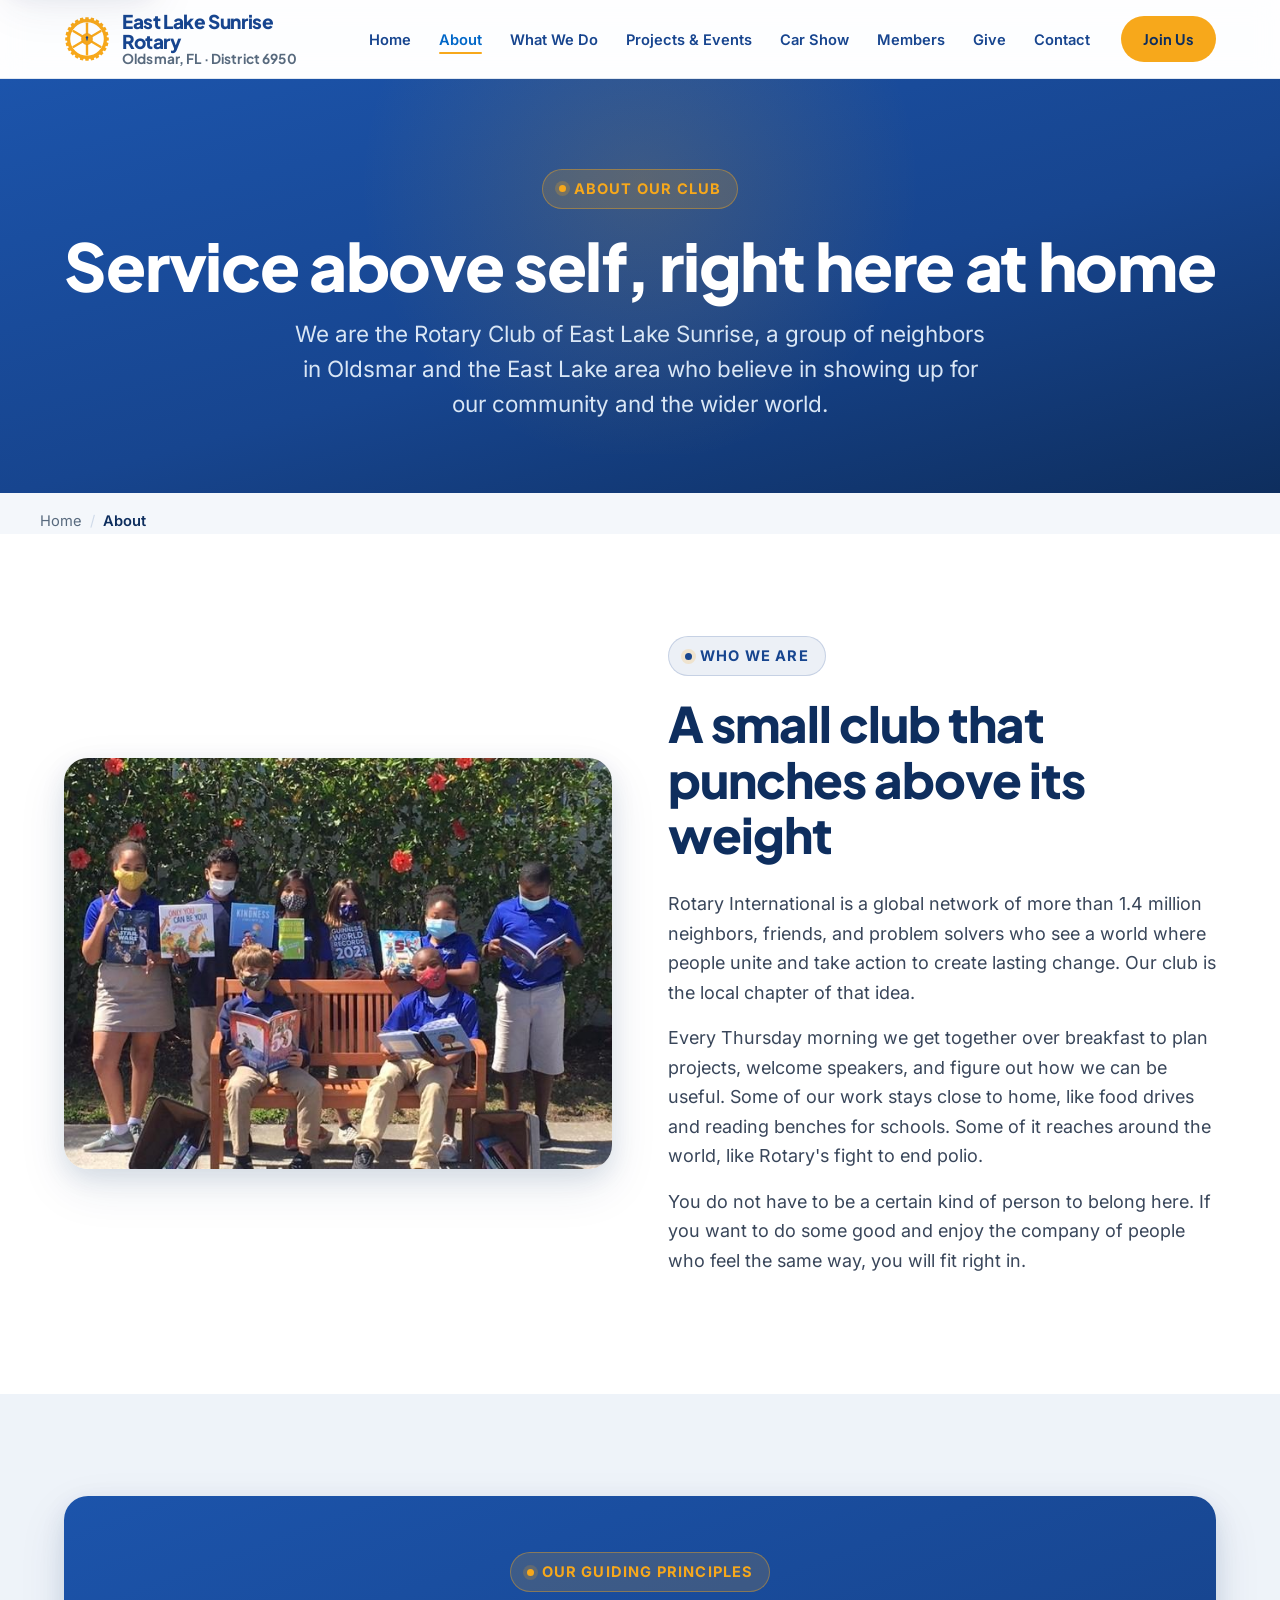
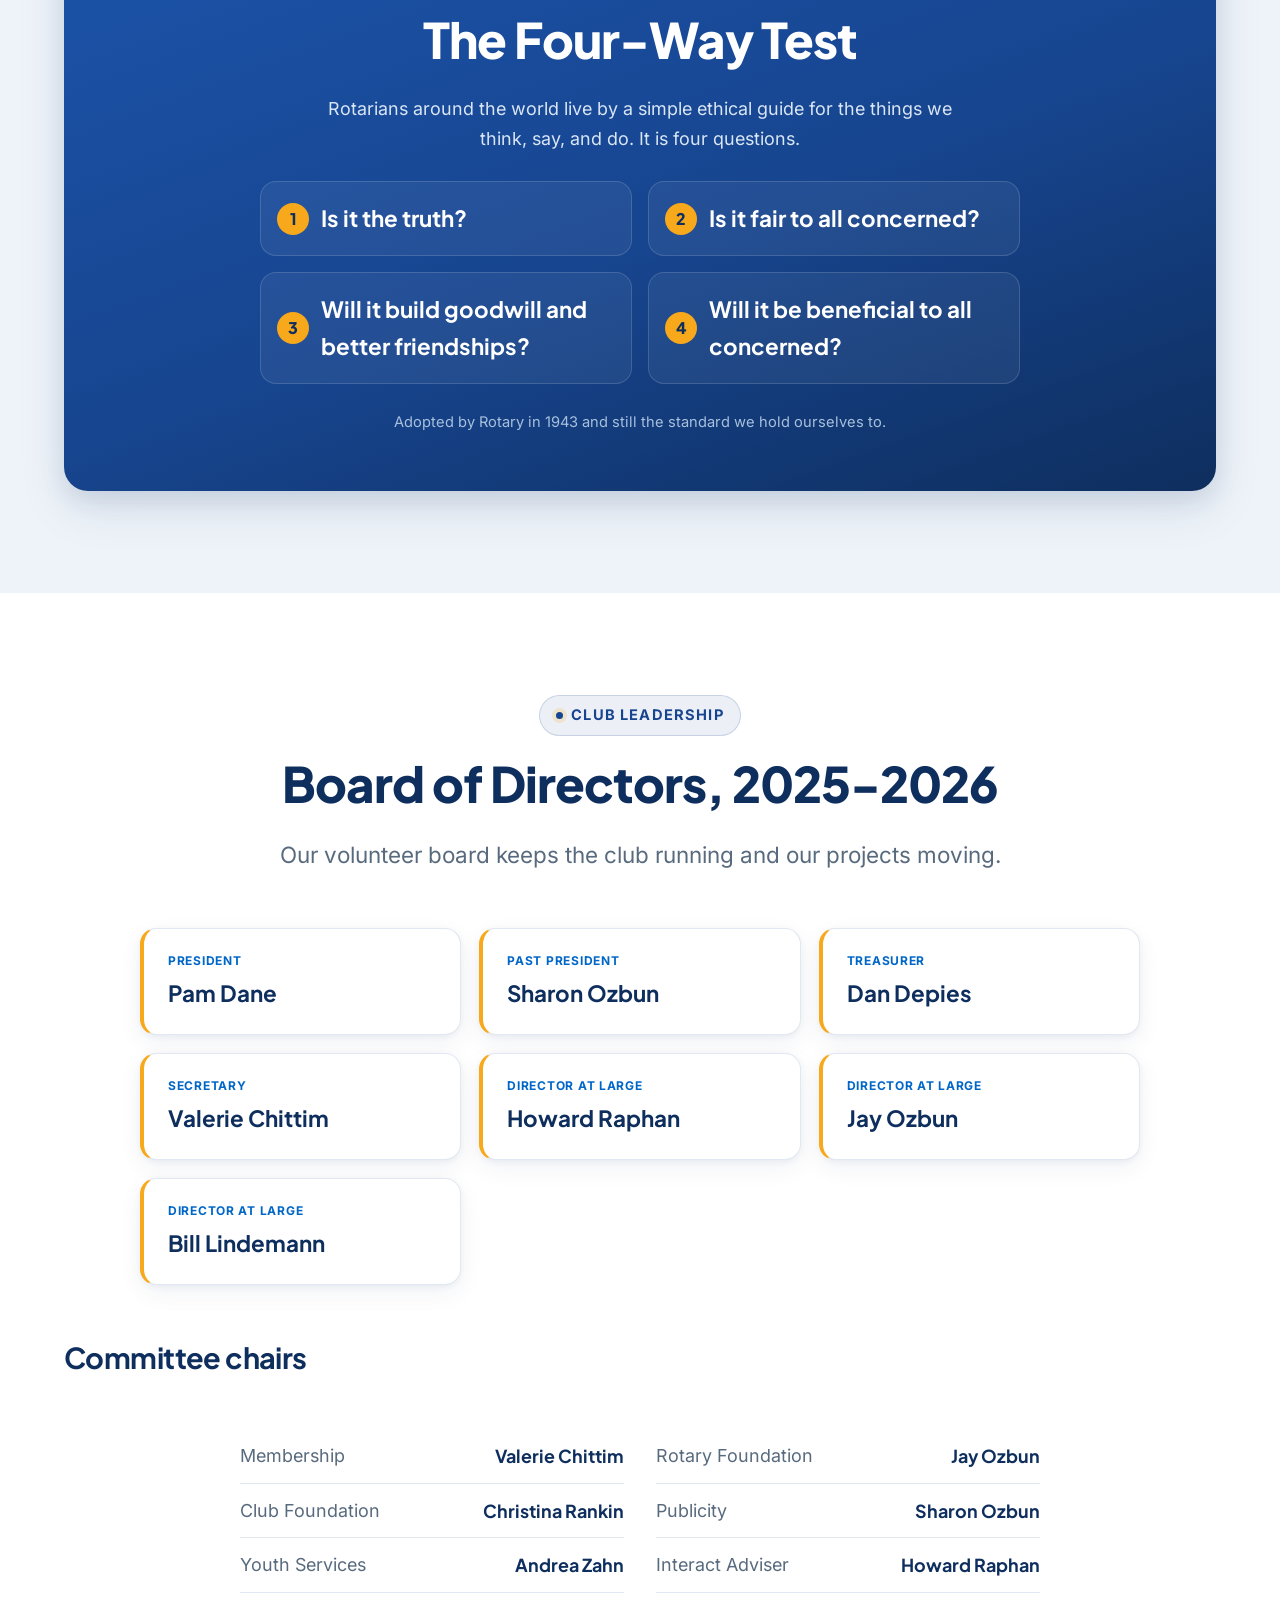
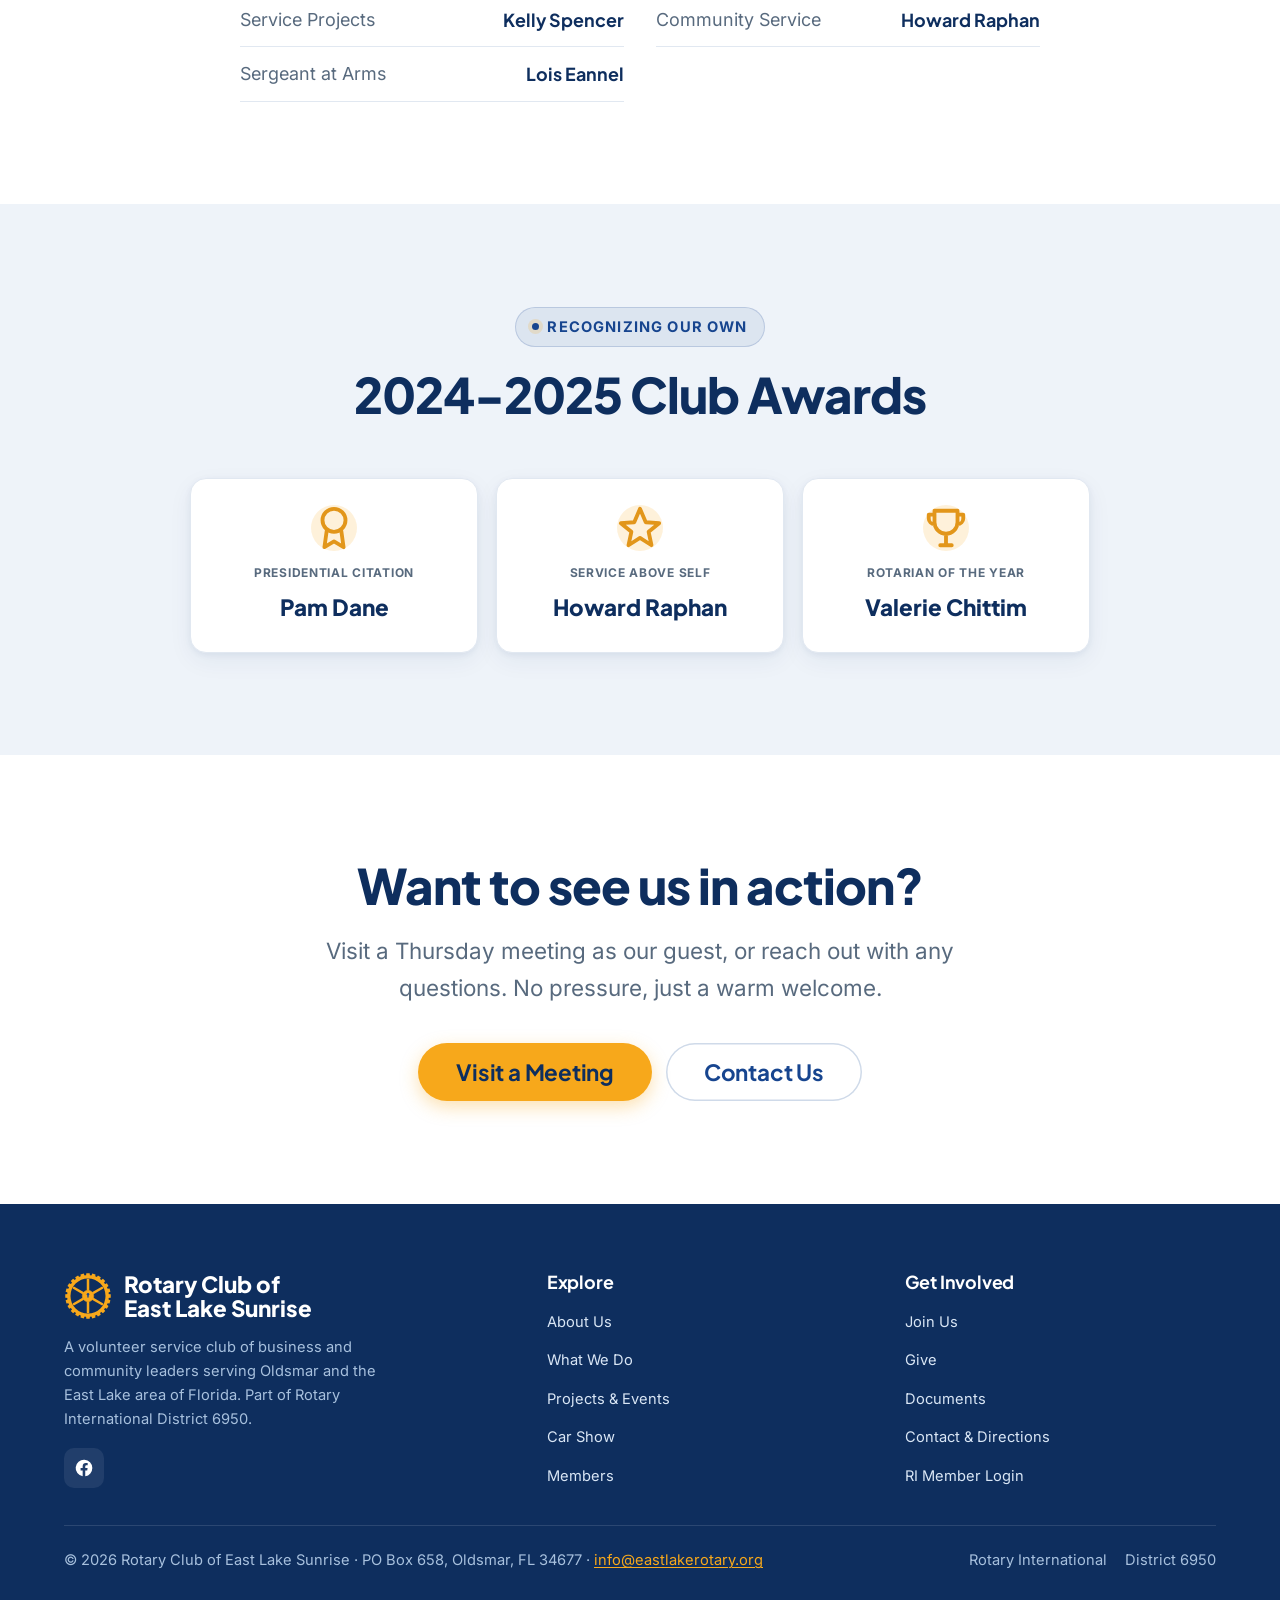
==== commit 1f99156b: "Accessibility fixes: footer link contrast + underline, remove logo aria-label mismatch Co-Authored-B" ====
--- a/about.html
+++ b/about.html
@@ -16,7 +16,7 @@
 <meta name="twitter:card" content="summary_large_image">
 <link rel="icon" href="assets/img/rotary-wheel.svg" type="image/svg+xml">
 <link rel="preload" href="assets/fonts/plus-jakarta-sans-latin.woff2" as="font" type="font/woff2" crossorigin>
-<link rel="stylesheet" href="assets/css/styles.css?v=1">
+<link rel="stylesheet" href="assets/css/styles.css?v=2">
 <script type="application/ld+json">
 {"@context":"https://schema.org","@graph":[
 {"@type":"AboutPage","@id":"https://eastlakerotary.org/about.html#webpage","url":"https://eastlakerotary.org/about.html","name":"About the Rotary Club of East Lake Sunrise","isPartOf":{"@id":"https://eastlakerotary.org/#website"},"about":{"@id":"https://eastlakerotary.org/#organization"}},
@@ -32,7 +32,7 @@
 <header class="site-header">
   <div class="container">
     <div class="header-top">
-      <a class="logo" href="index.html" aria-label="Rotary Club of East Lake Sunrise, home">
+      <a class="logo" href="index.html">
         <img class="logo-img" src="assets/img/rotary-wheel.svg" alt="" width="46" height="46">
         <span class="wordmark">East Lake Sunrise Rotary<span class="wm-sub">Oldsmar, FL &middot; District 6950</span></span>
       </a>
--- a/assets/css/styles.css
+++ b/assets/css/styles.css
@@ -390,6 +390,8 @@
 .footer-social svg { width: 20px; height: 20px; fill: currentColor; }
 .footer-bottom { border-top: 1px solid rgba(255,255,255,.12); padding-top: 22px; display: flex; flex-wrap: wrap; justify-content: space-between; gap: 12px; align-items: center; }
 .footer-bottom p { margin: 0; color: var(--on-blue-muted); font-size: var(--step--1); }
+.footer-bottom p a { color: var(--gold); text-decoration: underline; text-underline-offset: 2px; }
+.footer-bottom p a:hover { color: var(--gold-glow); }
 .footer-bottom .fb-links { display: flex; gap: 18px; flex-wrap: wrap; }
 .footer-bottom .fb-links a { color: var(--on-blue-muted); font-size: var(--step--1); }
 .footer-bottom .fb-links a:hover { color: var(--gold); }
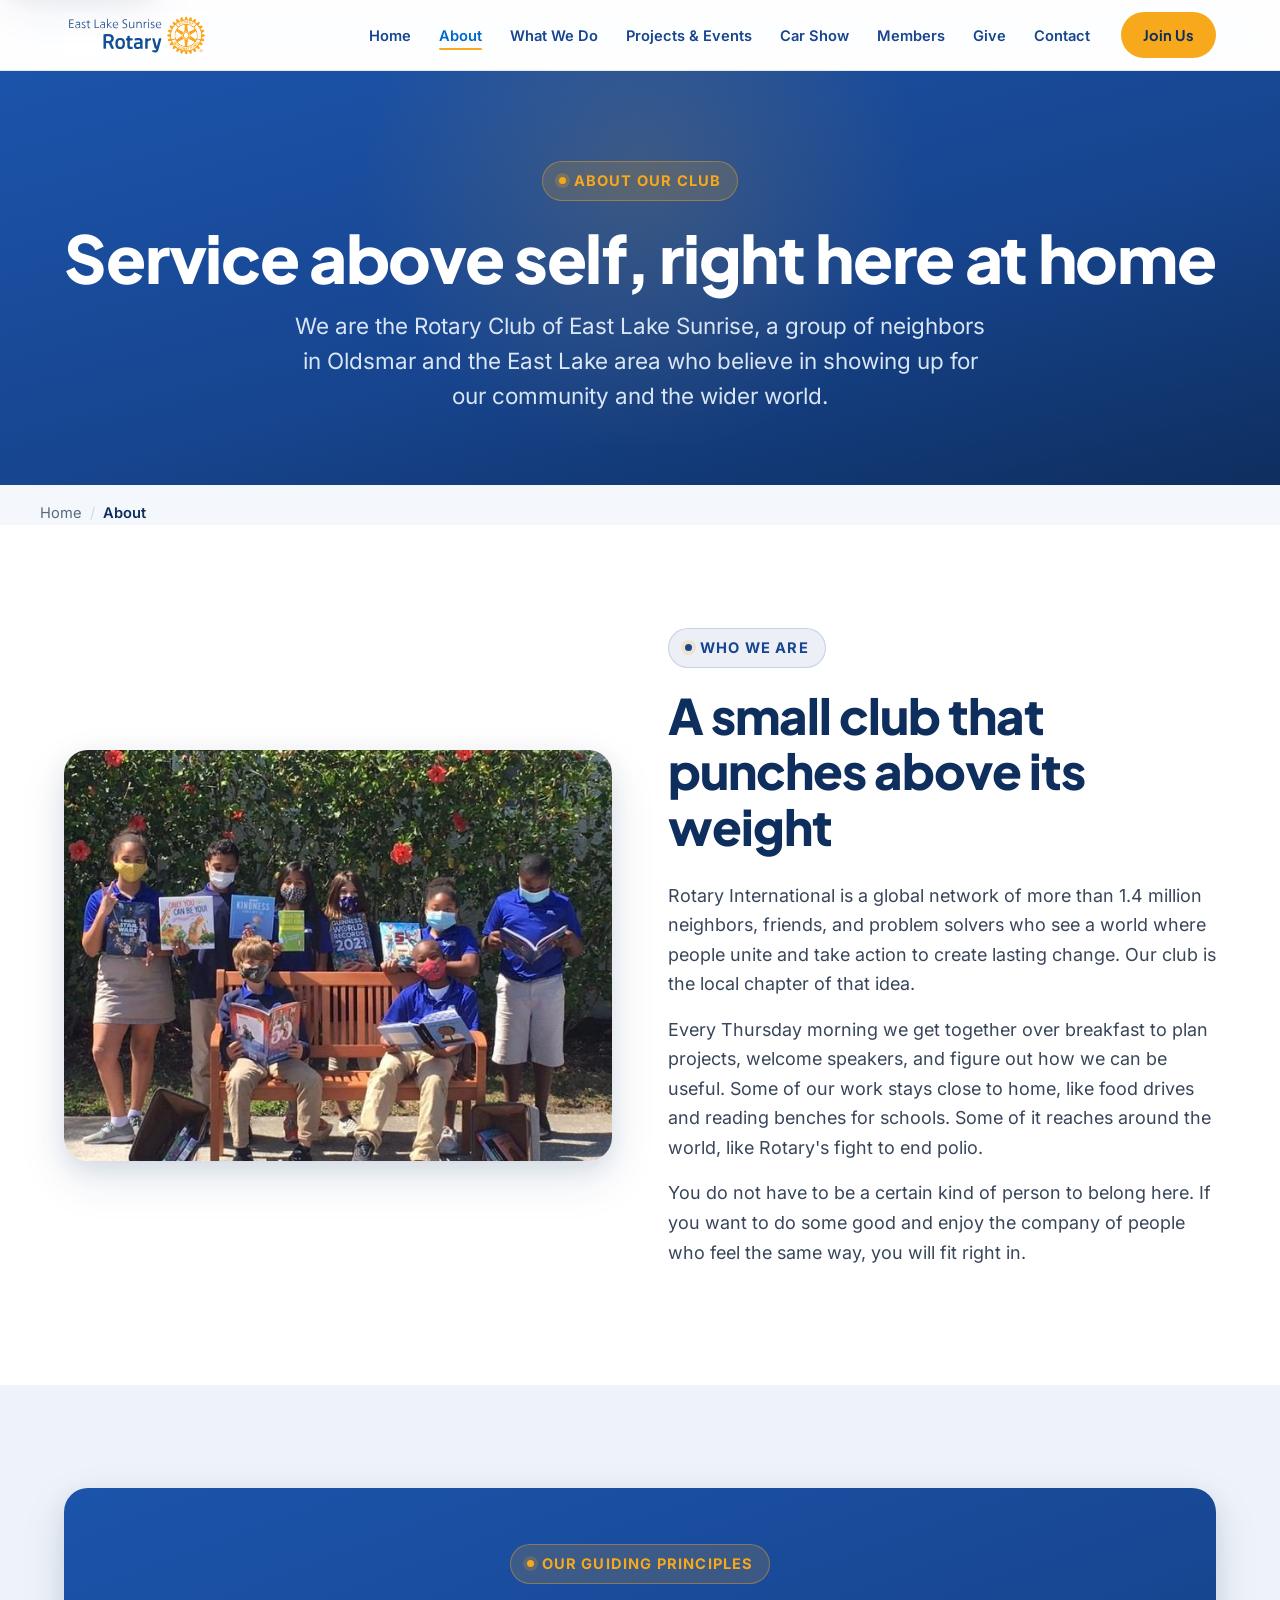
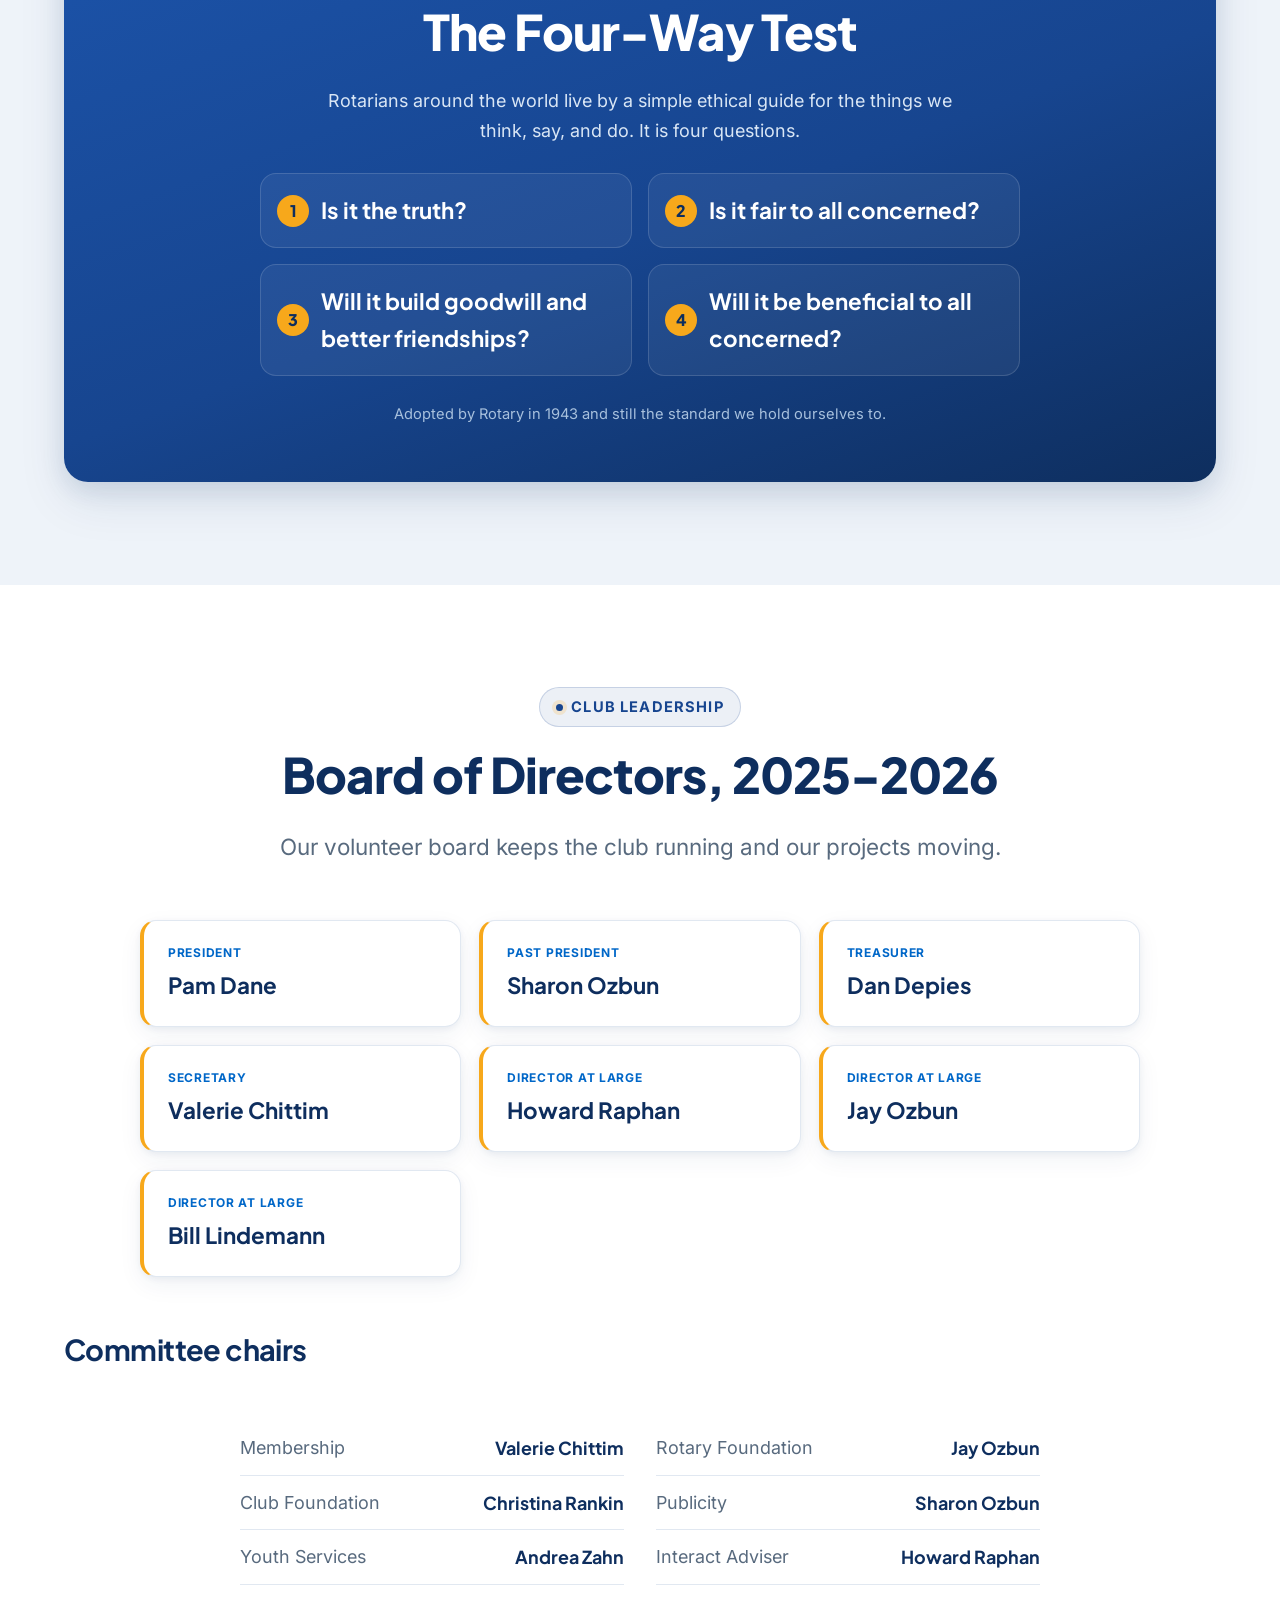
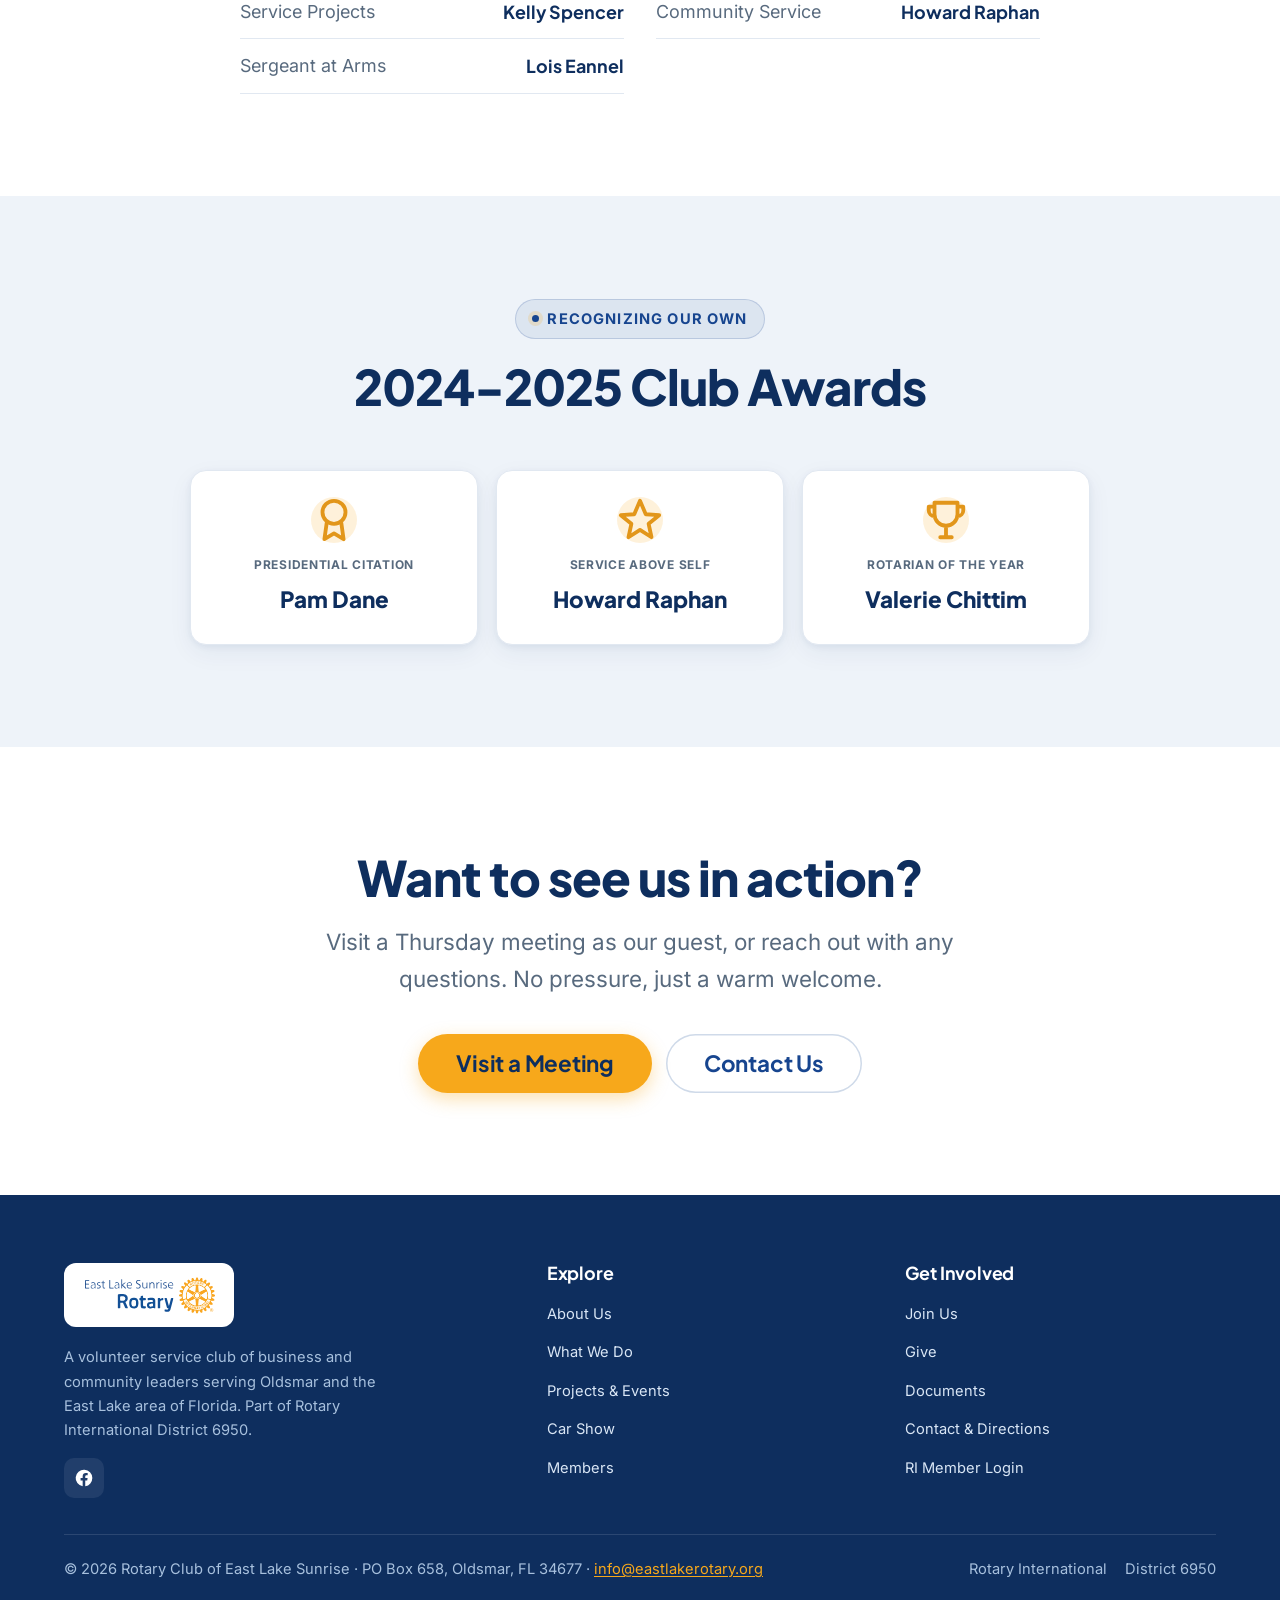
==== commit e2b5f284: "Use official East Lake Sunrise Rotary logo in header and footer Replaces the generated wheel + text " ====
--- a/about.html
+++ b/about.html
@@ -16,7 +16,7 @@
 <meta name="twitter:card" content="summary_large_image">
 <link rel="icon" href="assets/img/rotary-wheel.svg" type="image/svg+xml">
 <link rel="preload" href="assets/fonts/plus-jakarta-sans-latin.woff2" as="font" type="font/woff2" crossorigin>
-<link rel="stylesheet" href="assets/css/styles.css?v=2">
+<link rel="stylesheet" href="assets/css/styles.css?v=4">
 <script type="application/ld+json">
 {"@context":"https://schema.org","@graph":[
 {"@type":"AboutPage","@id":"https://eastlakerotary.org/about.html#webpage","url":"https://eastlakerotary.org/about.html","name":"About the Rotary Club of East Lake Sunrise","isPartOf":{"@id":"https://eastlakerotary.org/#website"},"about":{"@id":"https://eastlakerotary.org/#organization"}},
@@ -33,8 +33,7 @@
   <div class="container">
     <div class="header-top">
       <a class="logo" href="index.html">
-        <img class="logo-img" src="assets/img/rotary-wheel.svg" alt="" width="46" height="46">
-        <span class="wordmark">East Lake Sunrise Rotary<span class="wm-sub">Oldsmar, FL &middot; District 6950</span></span>
+        <img class="logo-img" src="assets/img/els-rotary-logo.svg" alt="East Lake Sunrise Rotary" width="152" height="48">
       </a>
       <button class="nav-toggle" aria-label="Toggle menu" aria-expanded="false" aria-controls="primary-nav"><span></span><span></span><span></span></button>
     </div>
@@ -185,8 +184,7 @@
     <div class="footer-top">
       <div class="footer-brand">
         <div class="f-logo">
-          <img src="assets/img/rotary-wheel.svg" alt="" width="48" height="48">
-          <span class="f-name">Rotary Club of<br>East Lake Sunrise</span>
+          <img src="assets/img/els-rotary-logo.svg" alt="East Lake Sunrise Rotary" width="200" height="63">
         </div>
         <p>A volunteer service club of business and community leaders serving Oldsmar and the East Lake area of Florida. Part of Rotary International District 6950.</p>
         <div class="footer-social">
--- a/assets/css/styles.css
+++ b/assets/css/styles.css
@@ -179,7 +179,7 @@
 .hero .subhead { font-size: var(--step-1); color: var(--on-blue); margin-bottom: 22px; max-width: 560px; line-height: 1.5; }
 .hero-cta { display: flex; flex-wrap: wrap; align-items: center; gap: 14px; margin-bottom: 6px; }
 .hero-media { position: relative; }
-.hero-media img { border-radius: var(--r-lg); box-shadow: var(--shadow-lg); width: 100%; aspect-ratio: 4 / 3; object-fit: cover; background: var(--royal-800); }
+.hero-media img { border-radius: var(--r-lg); box-shadow: var(--shadow-lg); width: 100%; aspect-ratio: 16 / 10; object-fit: cover; object-position: center; background: var(--royal-800); }
 .hero-media::after { content: ""; position: absolute; inset: 0; border-radius: var(--r-lg); box-shadow: inset 0 0 0 1px rgba(255,255,255,.14); pointer-events: none; }
 .hero-media .media-tag { position: absolute; left: 16px; bottom: 16px; background: rgba(14,46,94,.82); color: #fff; font-size: var(--step--1); font-weight: 600; padding: 8px 14px; border-radius: var(--pill); backdrop-filter: blur(4px); }
 
@@ -376,8 +376,8 @@
 /* ---------- Footer (deep blue) ---------- */
 .site-footer { background: var(--royal-900); color: #fff; padding: clamp(44px,6vw,68px) 0 clamp(28px,4vw,40px); }
 .footer-top { display: grid; grid-template-columns: 1.4fr 1fr 1fr; gap: clamp(28px,4vw,48px); margin-bottom: 36px; }
-.footer-brand .f-logo { display: flex; align-items: center; gap: 12px; margin-bottom: 14px; }
-.footer-brand .f-logo img { height: 48px; width: auto; }
+.footer-brand .f-logo { display: inline-flex; align-items: center; margin-bottom: 18px; background: #fff; border-radius: 12px; padding: 10px 16px; }
+.footer-brand .f-logo img { height: 44px; width: auto; display: block; }
 .footer-brand .f-name { font-family: 'Plus Jakarta Sans', sans-serif; font-weight: 800; color: #fff; font-size: var(--step-1); line-height: 1.1; }
 .footer-brand p { color: var(--on-blue-muted); font-size: var(--step--1); max-width: 38ch; }
 .footer-col h2, .footer-col .footer-h { color: #fff; font-size: var(--step-0); font-weight: 700; letter-spacing: -.01em; margin: 0 0 14px; }
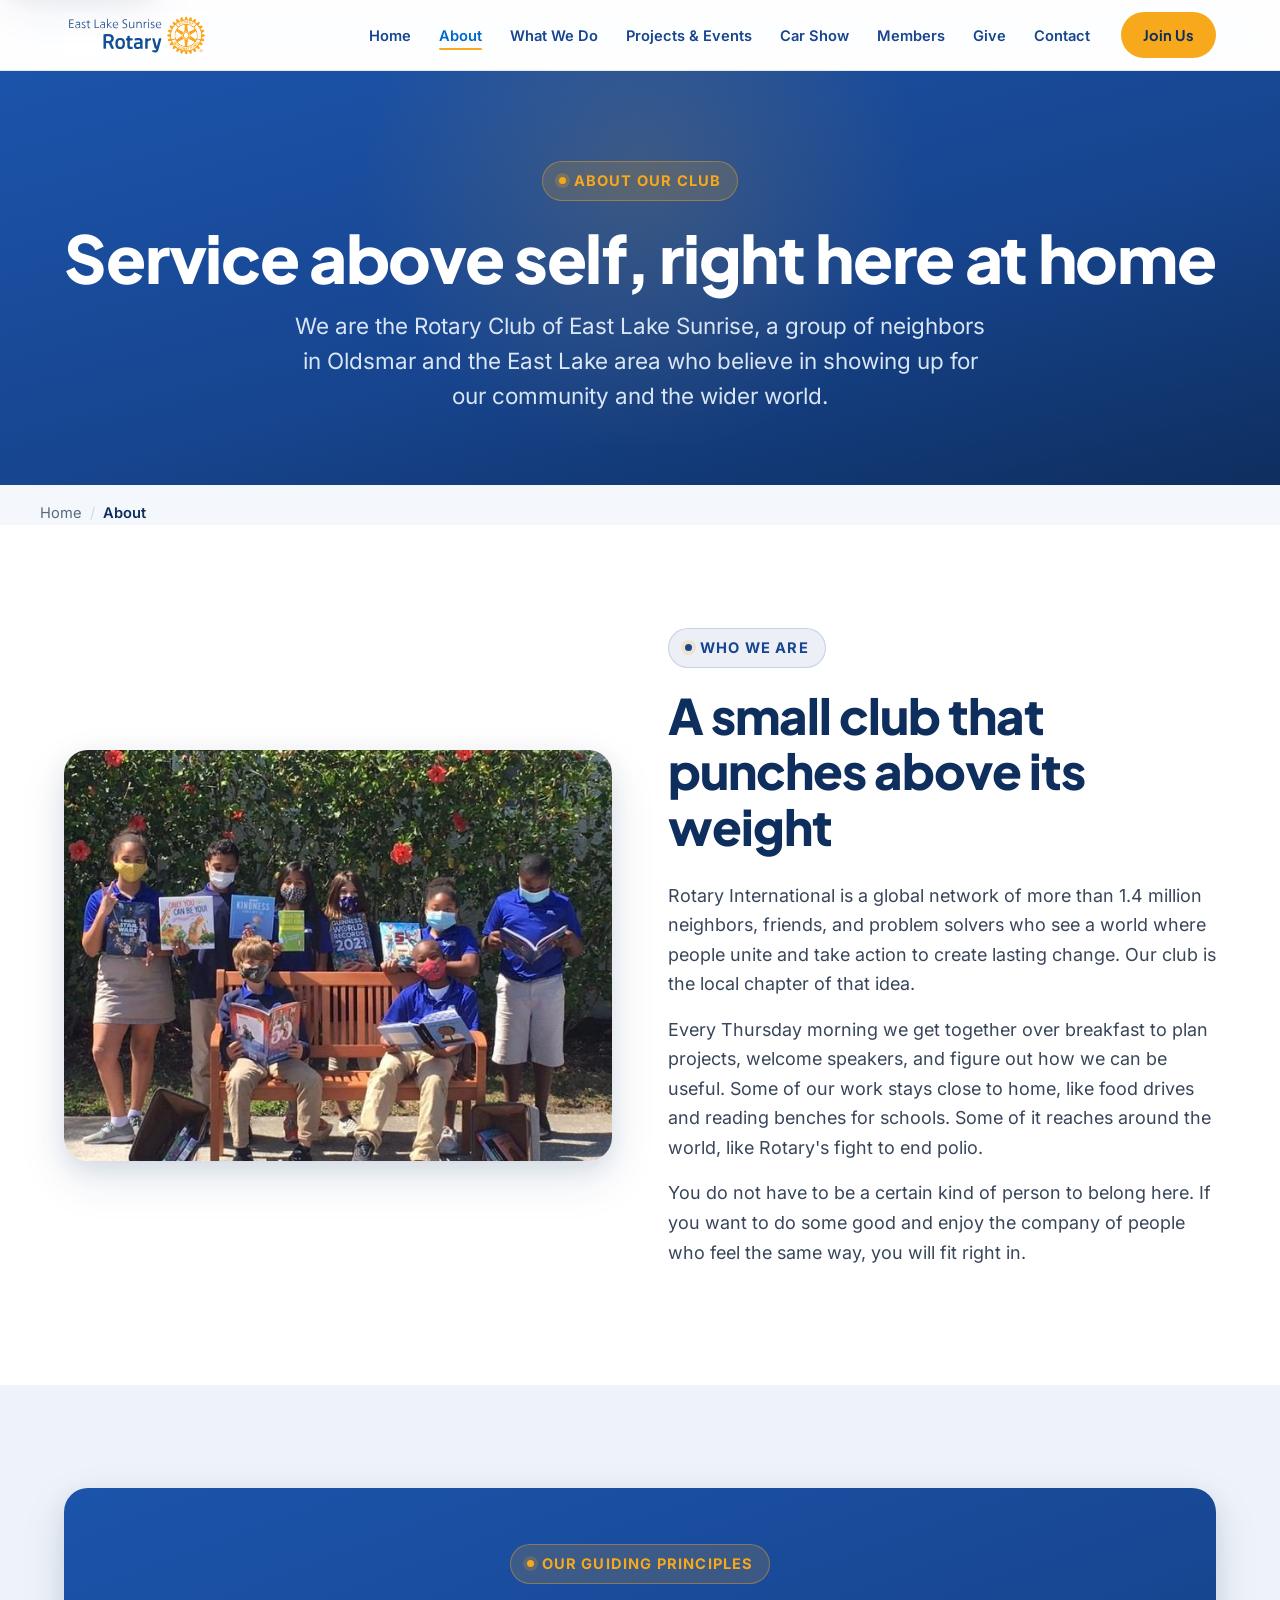
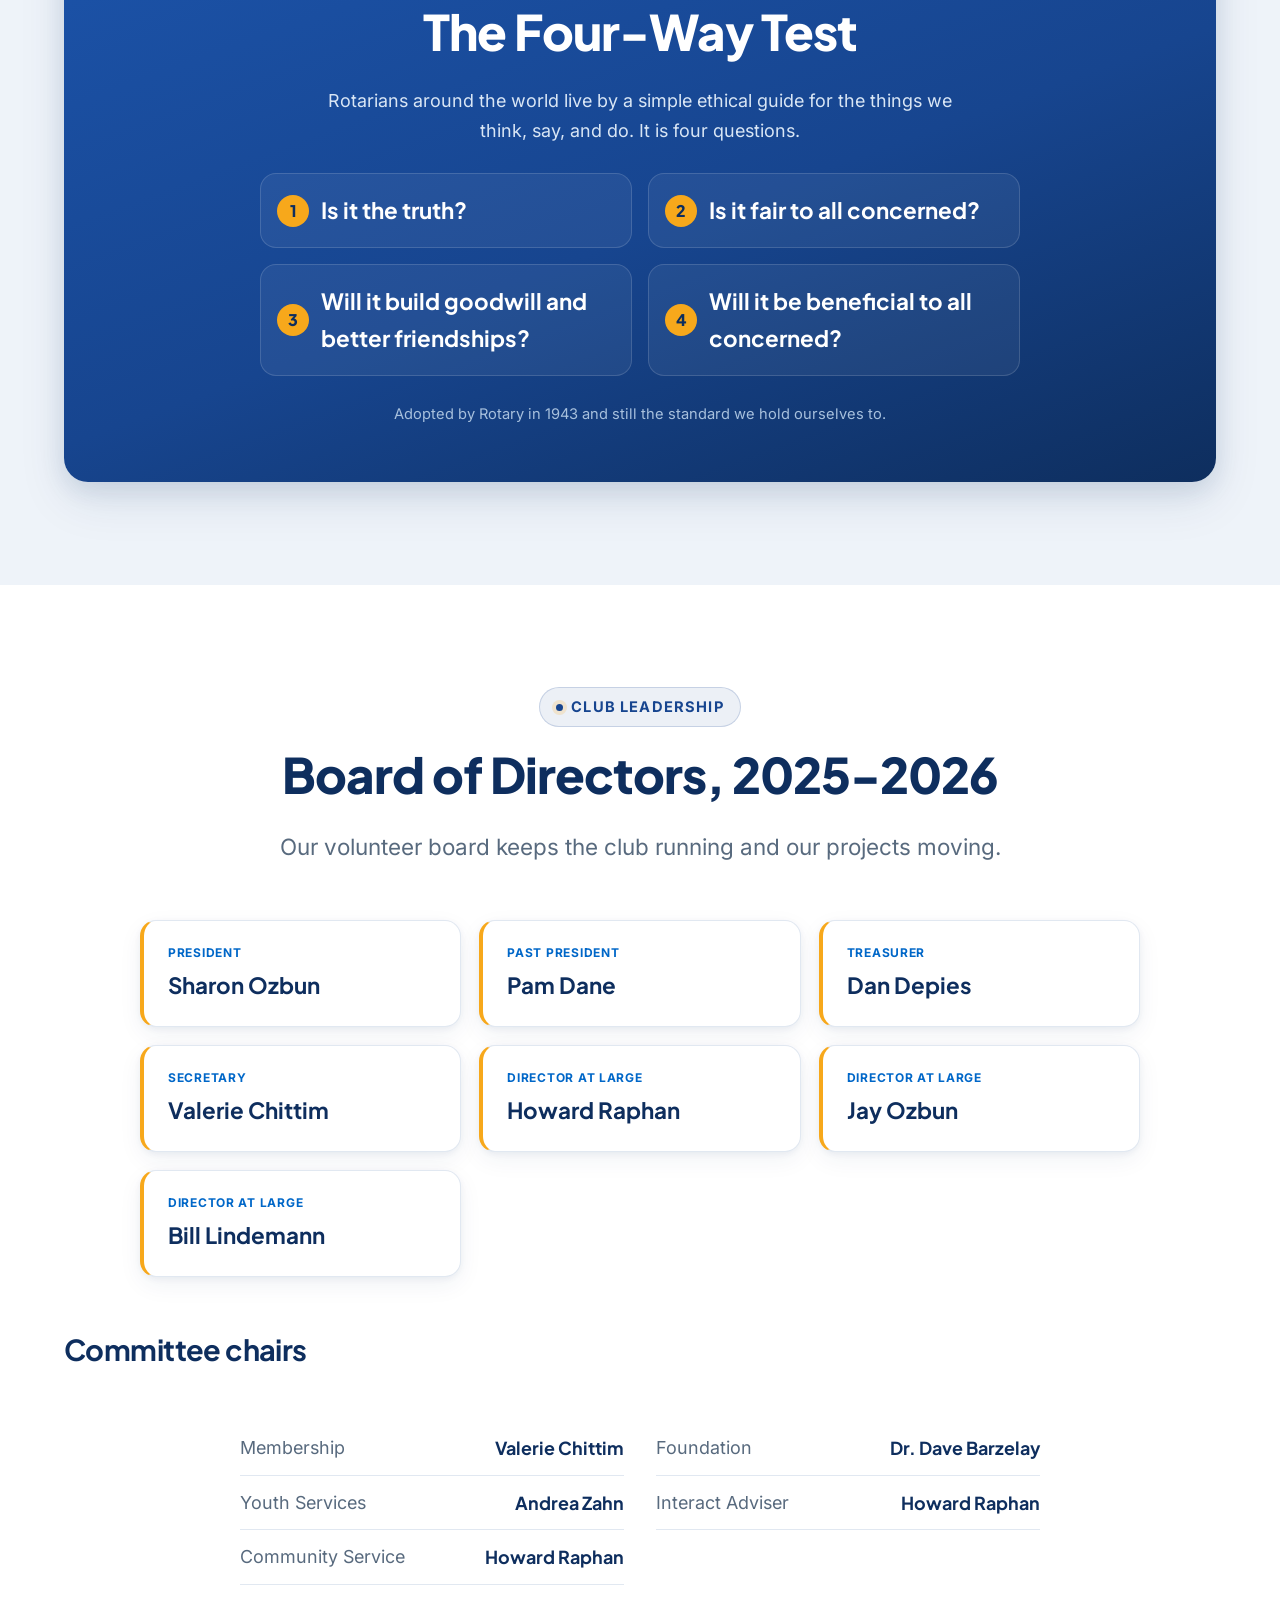
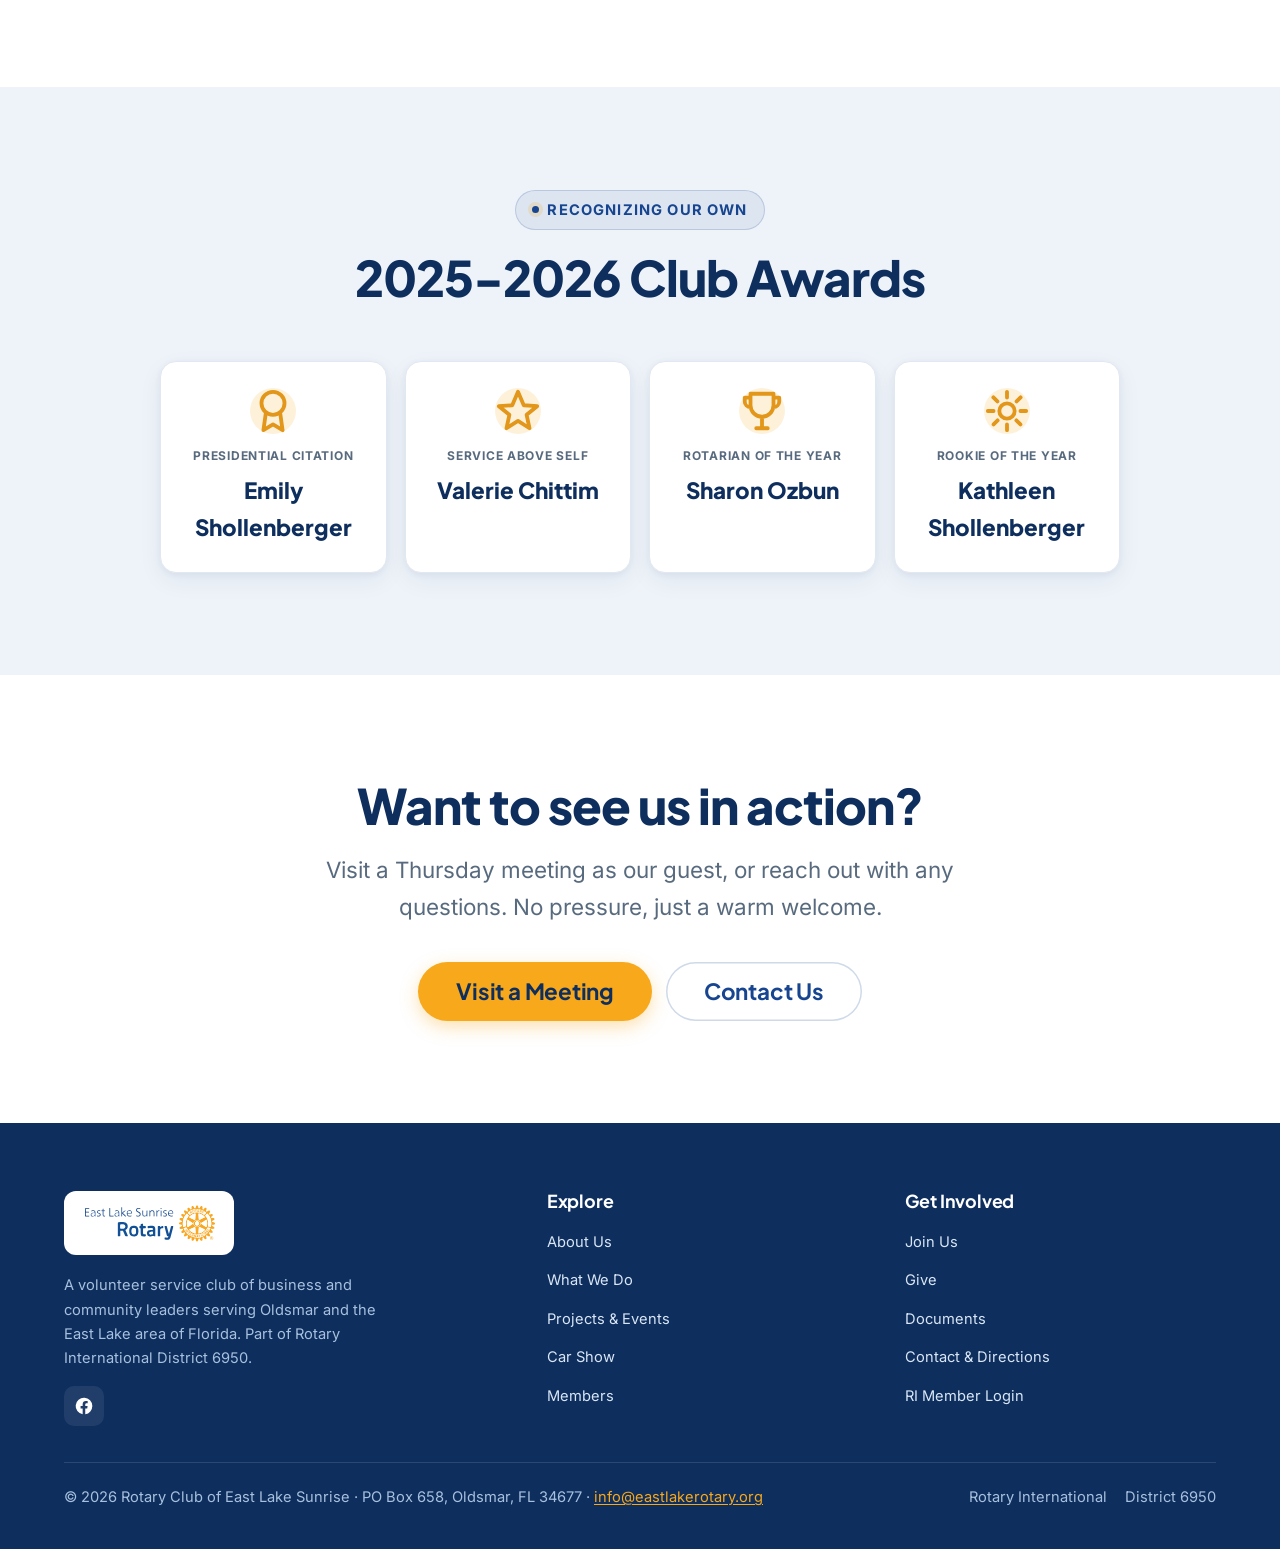
==== commit 64987dbe: "Apply Howard's Jun 15 feedback: online donate/sponsor link on Give; 2025-26 awards + board + chairs " ====
--- a/about.html
+++ b/about.html
@@ -14,9 +14,11 @@
 <meta property="og:description" content="A Rotary club of business and community leaders serving Oldsmar and the East Lake area of Florida.">
 <meta property="og:image" content="https://eastlakerotary.org/assets/img/ChiChi-3-6-21a.jpe">
 <meta name="twitter:card" content="summary_large_image">
-<link rel="icon" href="assets/img/rotary-wheel.svg" type="image/svg+xml">
+<link rel="icon" href="assets/img/els-rotary-wheel.svg" type="image/svg+xml">
+<link rel="icon" type="image/png" sizes="32x32" href="assets/img/favicon-32.png">
+<link rel="apple-touch-icon" href="assets/img/apple-touch-icon.png">
 <link rel="preload" href="assets/fonts/plus-jakarta-sans-latin.woff2" as="font" type="font/woff2" crossorigin>
-<link rel="stylesheet" href="assets/css/styles.css?v=4">
+<link rel="stylesheet" href="assets/css/styles.css?v=5">
 <script type="application/ld+json">
 {"@context":"https://schema.org","@graph":[
 {"@type":"AboutPage","@id":"https://eastlakerotary.org/about.html#webpage","url":"https://eastlakerotary.org/about.html","name":"About the Rotary Club of East Lake Sunrise","isPartOf":{"@id":"https://eastlakerotary.org/#website"},"about":{"@id":"https://eastlakerotary.org/#organization"}},
@@ -111,8 +113,8 @@
       <p class="lead">Our volunteer board keeps the club running and our projects moving.</p>
     </div>
     <div class="board-grid">
-      <div class="board-card reveal"><p class="b-role">President</p><p class="b-name">Pam Dane</p></div>
-      <div class="board-card reveal"><p class="b-role">Past President</p><p class="b-name">Sharon Ozbun</p></div>
+      <div class="board-card reveal"><p class="b-role">President</p><p class="b-name">Sharon Ozbun</p></div>
+      <div class="board-card reveal"><p class="b-role">Past President</p><p class="b-name">Pam Dane</p></div>
       <div class="board-card reveal"><p class="b-role">Treasurer</p><p class="b-name">Dan Depies</p></div>
       <div class="board-card reveal d1"><p class="b-role">Secretary</p><p class="b-name">Valerie Chittim</p></div>
       <div class="board-card reveal d1"><p class="b-role">Director at Large</p><p class="b-name">Howard Raphan</p></div>
@@ -125,14 +127,10 @@
     </div>
     <ul class="chair-list reveal">
       <li><span>Membership</span><b>Valerie Chittim</b></li>
-      <li><span>Rotary Foundation</span><b>Jay Ozbun</b></li>
-      <li><span>Club Foundation</span><b>Christina Rankin</b></li>
-      <li><span>Publicity</span><b>Sharon Ozbun</b></li>
+      <li><span>Foundation</span><b>Dr. Dave Barzelay</b></li>
       <li><span>Youth Services</span><b>Andrea Zahn</b></li>
       <li><span>Interact Adviser</span><b>Howard Raphan</b></li>
-      <li><span>Service Projects</span><b>Kelly Spencer</b></li>
       <li><span>Community Service</span><b>Howard Raphan</b></li>
-      <li><span>Sergeant at Arms</span><b>Lois Eannel</b></li>
     </ul>
   </div>
 </section>
@@ -142,23 +140,28 @@
   <div class="container">
     <div class="section-head reveal">
       <span class="eyebrow">Recognizing our own</span>
-      <h2>2024-2025 Club Awards</h2>
+      <h2>2025-2026 Club Awards</h2>
     </div>
     <div class="award-row">
       <div class="award reveal">
         <span class="a-medal" aria-hidden="true"><svg viewBox="0 0 24 24" fill="none" stroke="currentColor" stroke-width="2" stroke-linecap="round" stroke-linejoin="round"><circle cx="12" cy="8" r="6"/><path d="M8.2 13.4 7 22l5-3 5 3-1.2-8.6"/></svg></span>
         <p class="a-title">Presidential Citation</p>
-        <p class="a-name">Pam Dane</p>
+        <p class="a-name">Emily Shollenberger</p>
       </div>
       <div class="award reveal d1">
         <span class="a-medal" aria-hidden="true"><svg viewBox="0 0 24 24" fill="none" stroke="currentColor" stroke-width="2" stroke-linecap="round" stroke-linejoin="round"><path d="M12 2 15 9l7 .5-5.5 4.5L18 21l-6-3.8L6 21l1.5-7L2 9.5 9 9z"/></svg></span>
         <p class="a-title">Service Above Self</p>
-        <p class="a-name">Howard Raphan</p>
+        <p class="a-name">Valerie Chittim</p>
       </div>
       <div class="award reveal d2">
         <span class="a-medal" aria-hidden="true"><svg viewBox="0 0 24 24" fill="none" stroke="currentColor" stroke-width="2" stroke-linecap="round" stroke-linejoin="round"><path d="M6 9a6 6 0 0 0 12 0V3H6zM6 5H3v2a3 3 0 0 0 3 3M18 5h3v2a3 3 0 0 1-3 3M9 21h6M12 15v6"/></svg></span>
         <p class="a-title">Rotarian of the Year</p>
-        <p class="a-name">Valerie Chittim</p>
+        <p class="a-name">Sharon Ozbun</p>
+      </div>
+      <div class="award reveal d3">
+        <span class="a-medal" aria-hidden="true"><svg viewBox="0 0 24 24" fill="none" stroke="currentColor" stroke-width="2" stroke-linecap="round" stroke-linejoin="round"><circle cx="12" cy="12" r="4"/><path d="M12 2v3M12 19v3M2 12h3M19 12h3M4.9 4.9l2.1 2.1M16.9 16.9l2.1 2.1M19.1 4.9l-2.1 2.1M7.1 16.9l-2.1 2.1"/></svg></span>
+        <p class="a-title">Rookie of the Year</p>
+        <p class="a-name">Kathleen Shollenberger</p>
       </div>
     </div>
   </div>
--- a/assets/css/styles.css
+++ b/assets/css/styles.css
@@ -318,7 +318,7 @@
 .chair-list li b { font-family: 'Plus Jakarta Sans', sans-serif; color: var(--ink); font-weight: 700; }
 
 /* Award row */
-.award-row { display: grid; grid-template-columns: repeat(3,1fr); gap: 18px; max-width: 900px; margin: 0 auto; }
+.award-row { display: grid; grid-template-columns: repeat(4,1fr); gap: 18px; max-width: 960px; margin: 0 auto; }
 .award { background: var(--surface); border: 1px solid var(--border); border-radius: var(--radius); padding: 26px; text-align: center; box-shadow: var(--shadow-sm); }
 .award .a-medal { width: 46px; height: 46px; margin: 0 auto 12px; border-radius: 50%; background: rgba(247,168,27,.16); color: var(--gold-600); display: flex; align-items: center; justify-content: center; }
 .award .a-title { font-size: 12px; text-transform: uppercase; letter-spacing: .06em; color: var(--muted); margin: 0 0 6px; font-weight: 700; }
@@ -414,7 +414,7 @@
   .roster { grid-template-columns: repeat(3,1fr); }
   .board-grid { grid-template-columns: repeat(2,1fr); }
   .sponsor-wall { grid-template-columns: repeat(4,1fr); }
-  .award-row { grid-template-columns: 1fr; max-width: 460px; }
+  .award-row { grid-template-columns: repeat(2,1fr); max-width: 520px; }
 }
 @media (max-width: 920px) {
   .site-header .container { flex-wrap: wrap; }
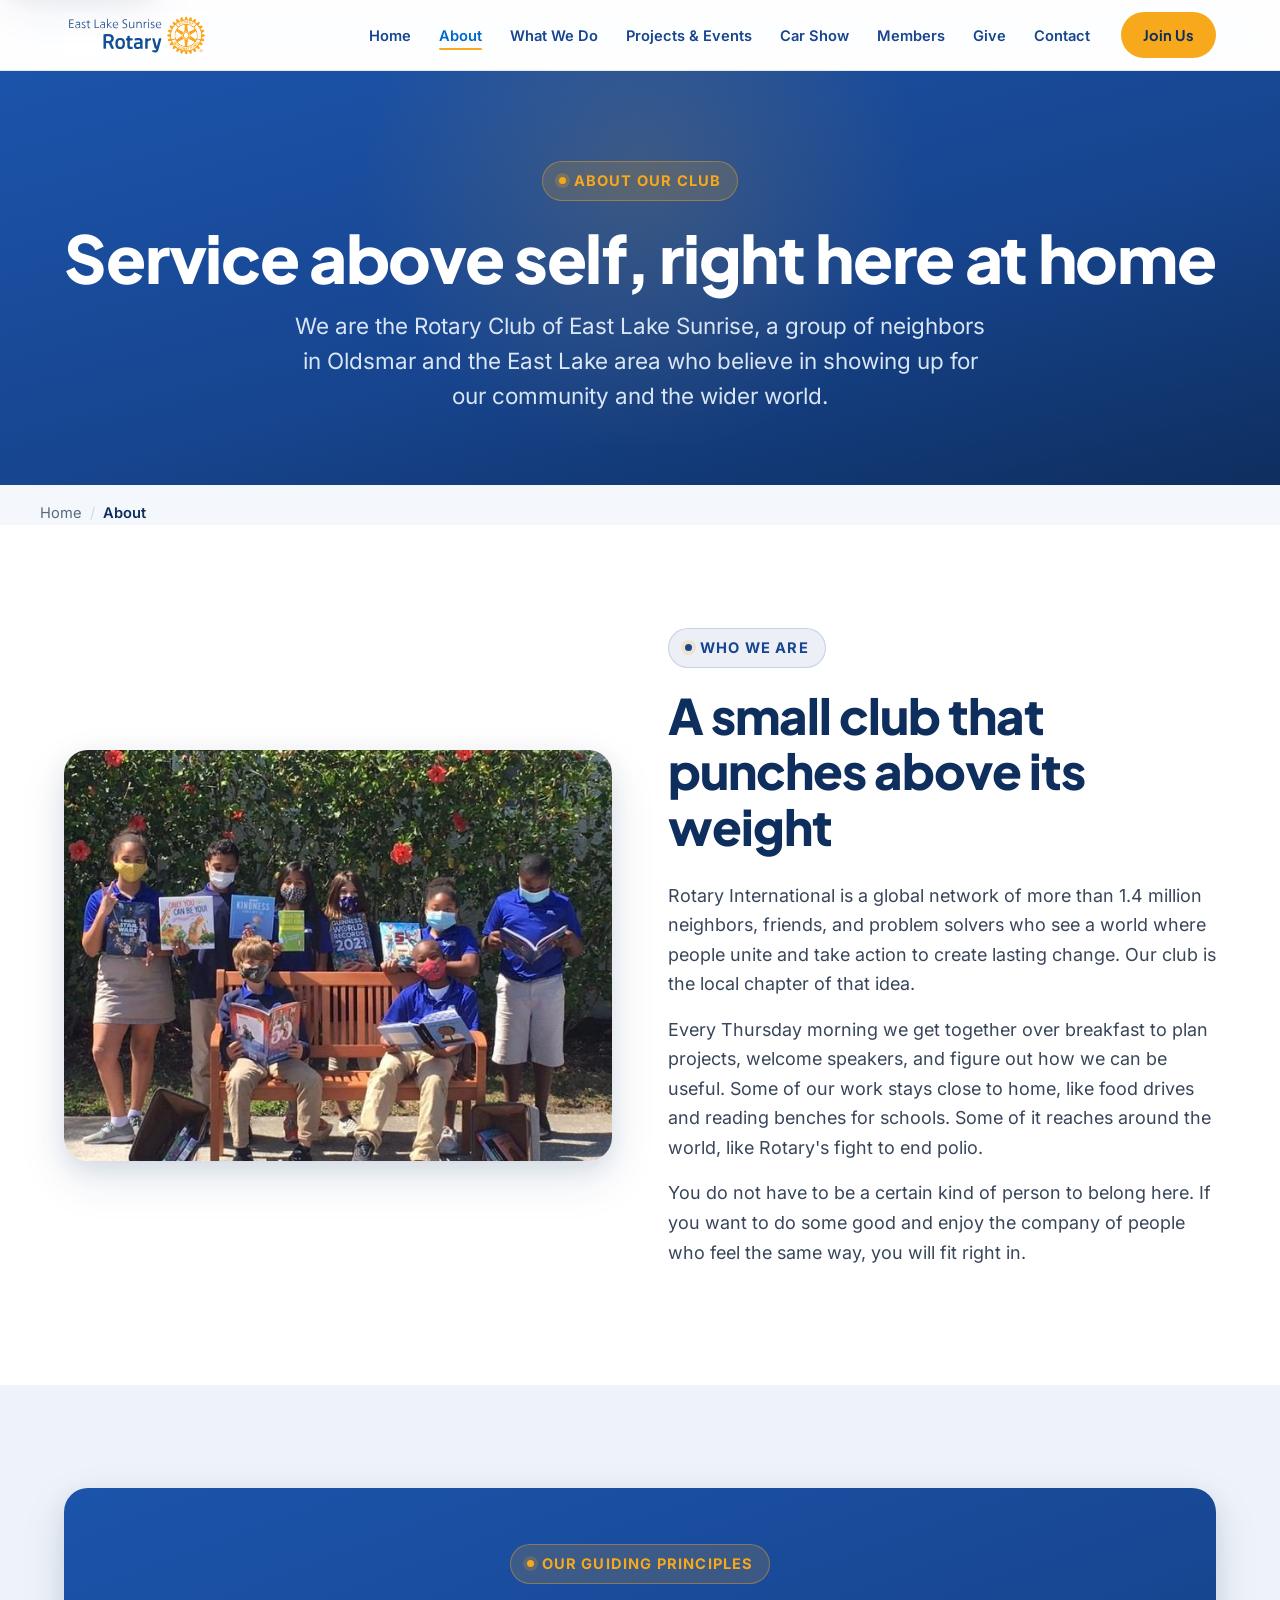
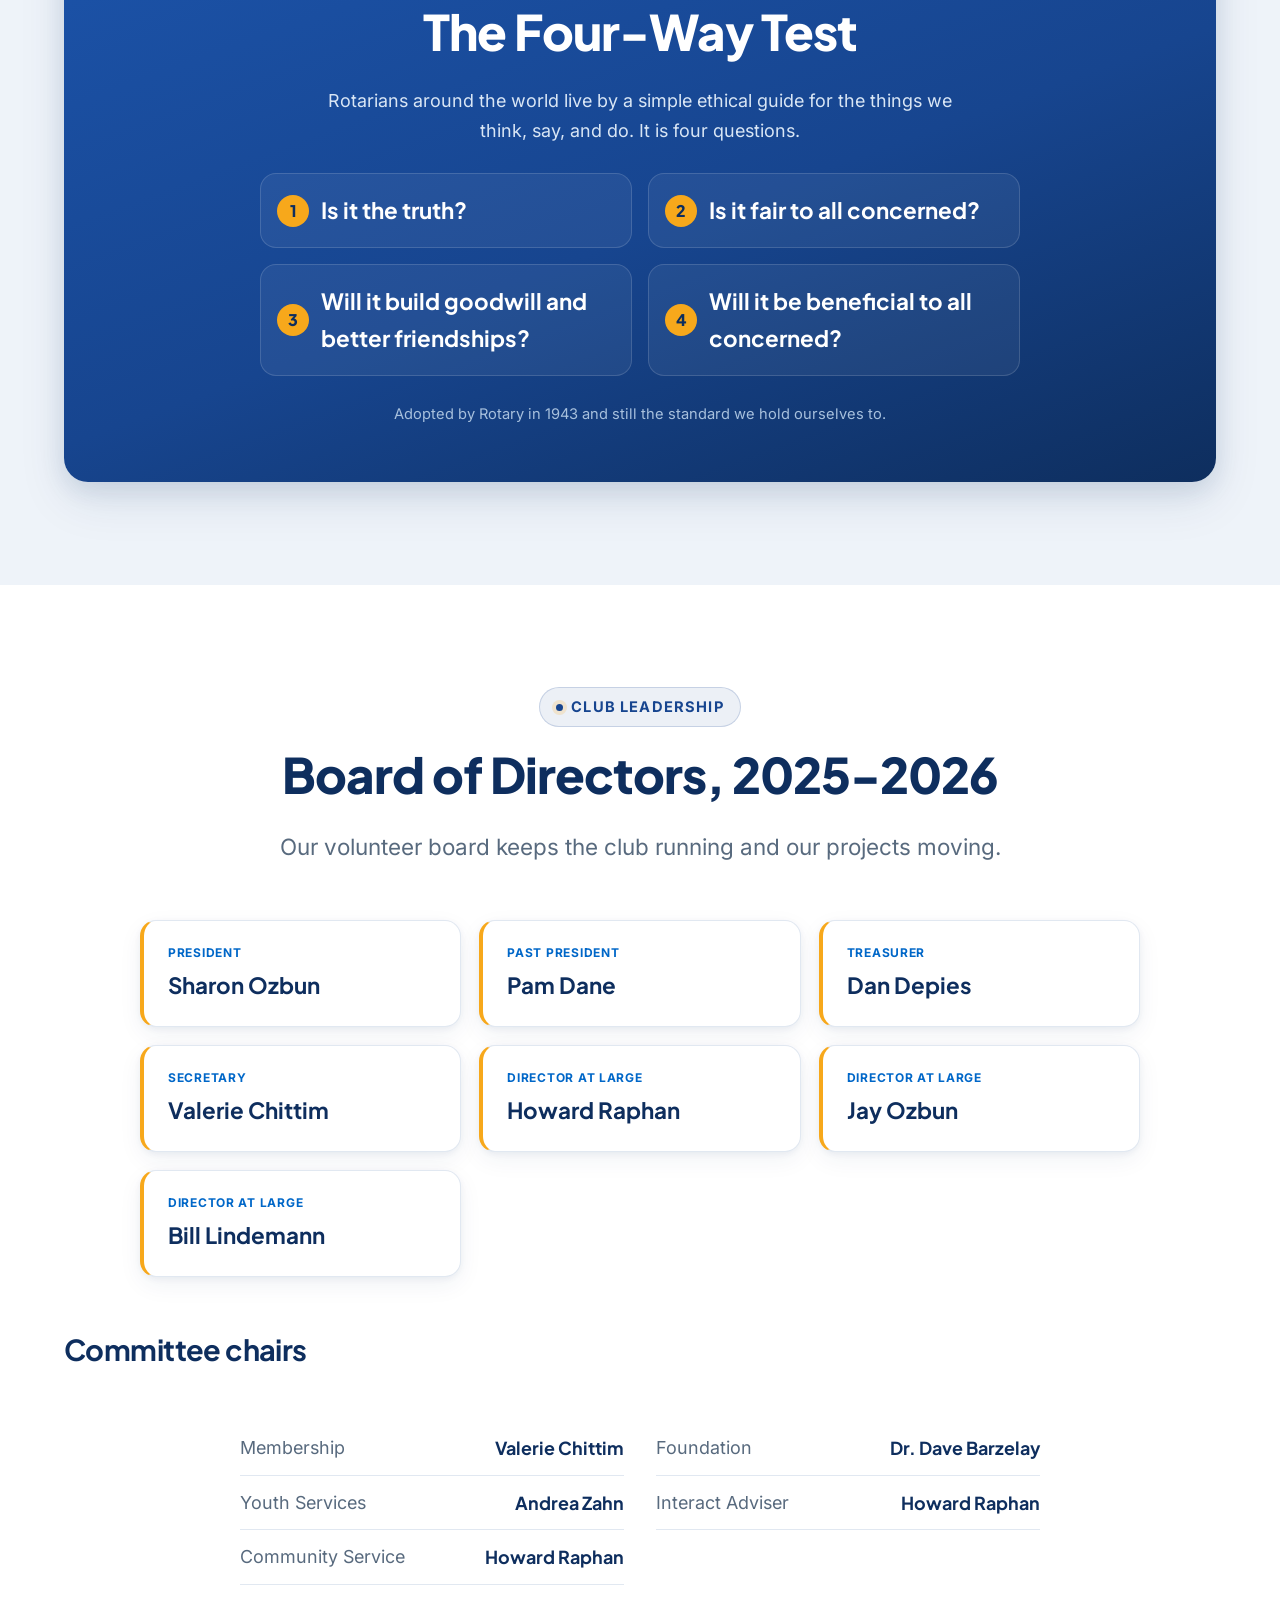
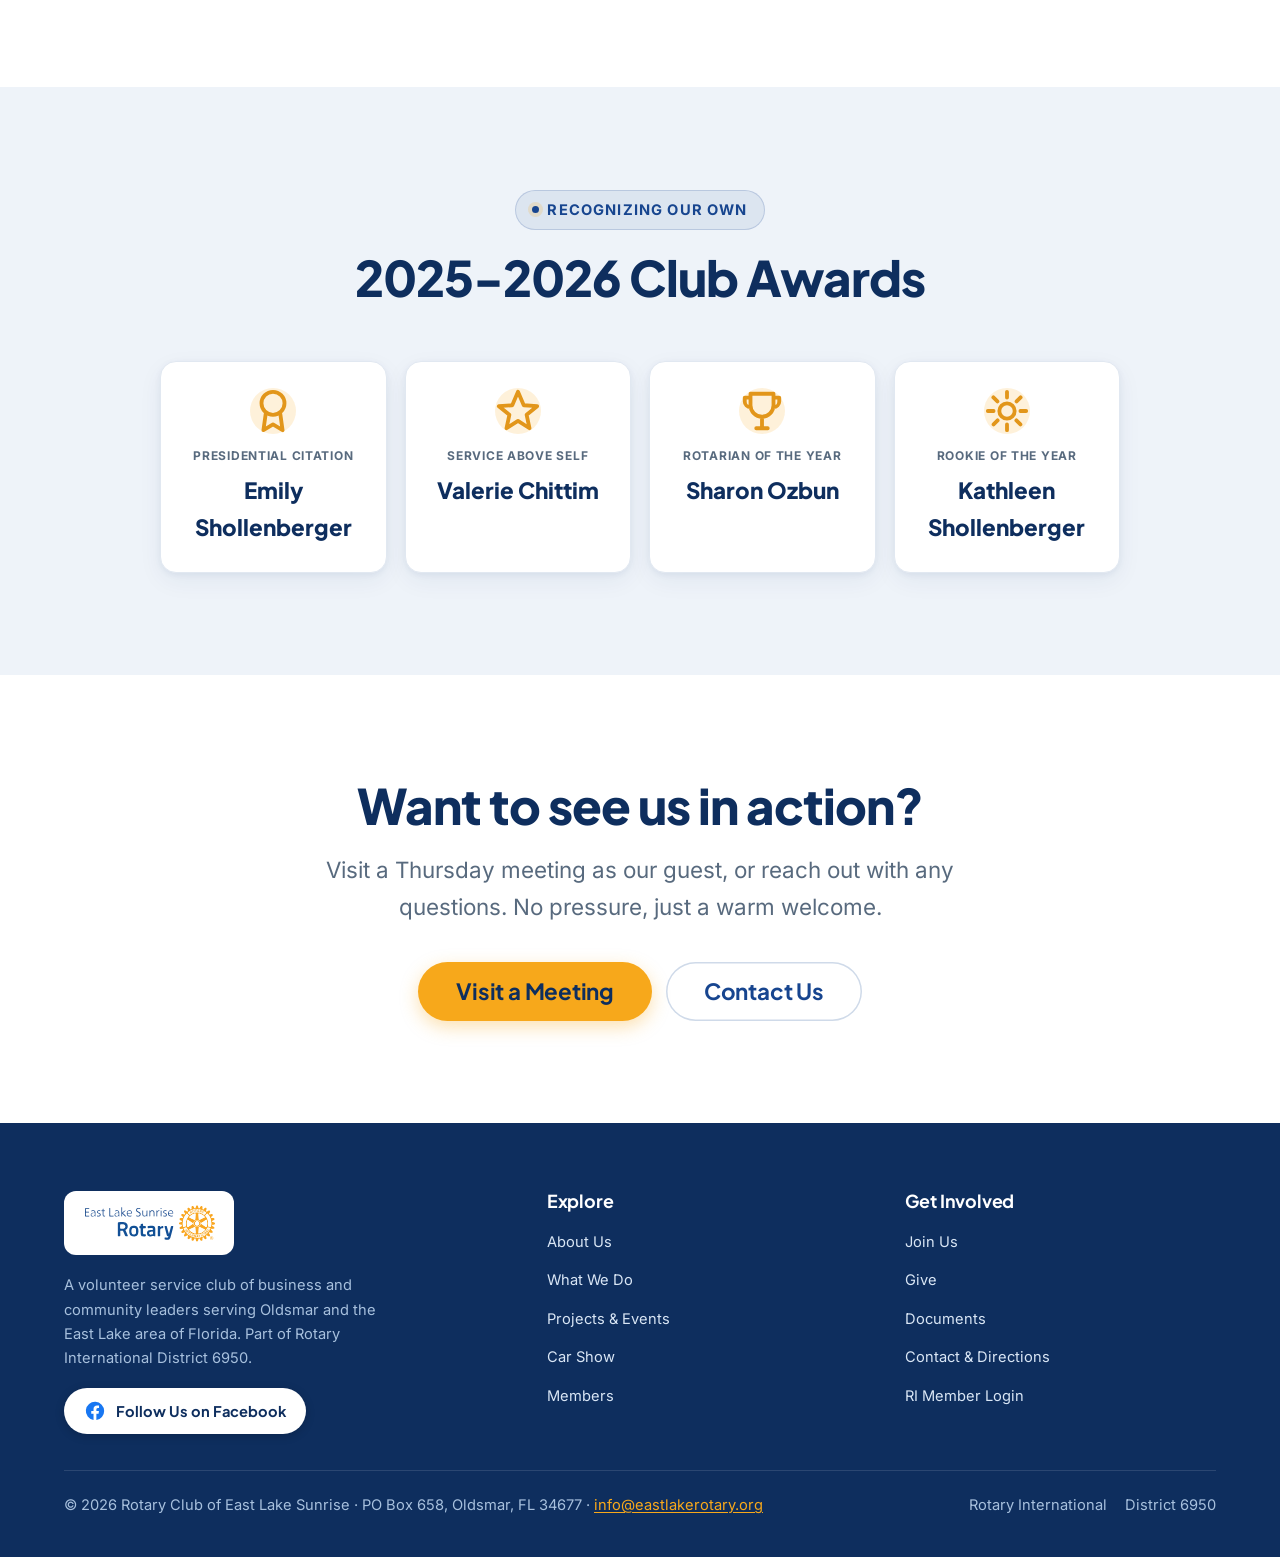
==== commit dae0c0b5: "Home: 6+ to 12+ nonprofits stat; footer: replace bare FB icon with prominent 'Follow Us on Facebook'" ====
--- a/about.html
+++ b/about.html
@@ -18,7 +18,7 @@
 <link rel="icon" type="image/png" sizes="32x32" href="assets/img/favicon-32.png">
 <link rel="apple-touch-icon" href="assets/img/apple-touch-icon.png">
 <link rel="preload" href="assets/fonts/plus-jakarta-sans-latin.woff2" as="font" type="font/woff2" crossorigin>
-<link rel="stylesheet" href="assets/css/styles.css?v=5">
+<link rel="stylesheet" href="assets/css/styles.css?v=6">
 <script type="application/ld+json">
 {"@context":"https://schema.org","@graph":[
 {"@type":"AboutPage","@id":"https://eastlakerotary.org/about.html#webpage","url":"https://eastlakerotary.org/about.html","name":"About the Rotary Club of East Lake Sunrise","isPartOf":{"@id":"https://eastlakerotary.org/#website"},"about":{"@id":"https://eastlakerotary.org/#organization"}},
@@ -191,7 +191,7 @@
         </div>
         <p>A volunteer service club of business and community leaders serving Oldsmar and the East Lake area of Florida. Part of Rotary International District 6950.</p>
         <div class="footer-social">
-          <a href="https://www.facebook.com/EastLakeSunrise/" target="_blank" rel="noopener" aria-label="East Lake Sunrise Rotary on Facebook"><svg viewBox="0 0 24 24" aria-hidden="true"><path d="M22 12a10 10 0 1 0-11.6 9.9v-7H7.9V12h2.5V9.8c0-2.5 1.5-3.9 3.8-3.9 1.1 0 2.2.2 2.2.2v2.5h-1.3c-1.2 0-1.6.8-1.6 1.6V12h2.8l-.4 2.9h-2.4v7A10 10 0 0 0 22 12z"/></svg></a>
+          <a href="https://www.facebook.com/EastLakeSunrise/" target="_blank" rel="noopener"><svg viewBox="0 0 24 24" aria-hidden="true"><path d="M22 12a10 10 0 1 0-11.6 9.9v-7H7.9V12h2.5V9.8c0-2.5 1.5-3.9 3.8-3.9 1.1 0 2.2.2 2.2.2v2.5h-1.3c-1.2 0-1.6.8-1.6 1.6V12h2.8l-.4 2.9h-2.4v7A10 10 0 0 0 22 12z"/></svg><span>Follow Us on Facebook</span></a>
         </div>
       </div>
       <div class="footer-col">
--- a/assets/css/styles.css
+++ b/assets/css/styles.css
@@ -384,10 +384,10 @@
 .footer-col ul { list-style: none; margin: 0; padding: 0; display: grid; gap: 9px; }
 .footer-col a { color: var(--on-blue); font-size: var(--step--1); }
 .footer-col a:hover { color: var(--gold); }
-.footer-social { display: flex; gap: 10px; margin-top: 6px; }
-.footer-social a { width: 40px; height: 40px; border-radius: 10px; background: rgba(255,255,255,.08); color: #fff; display: flex; align-items: center; justify-content: center; }
-.footer-social a:hover { background: var(--gold); color: var(--royal-900); }
-.footer-social svg { width: 20px; height: 20px; fill: currentColor; }
+.footer-social { display: flex; gap: 10px; margin-top: 18px; }
+.footer-social a { display: inline-flex; align-items: center; gap: 10px; padding: 12px 20px; border-radius: 999px; background: #fff; color: var(--royal-900); font-family: 'Plus Jakarta Sans', sans-serif; font-weight: 700; font-size: var(--step--1); line-height: 1; box-shadow: 0 2px 10px rgba(0,0,0,.18); transition: transform .2s var(--ease), box-shadow .2s ease, background .2s ease; }
+.footer-social a:hover { background: #eef3ff; color: var(--royal-900); transform: translateY(-2px); box-shadow: 0 8px 20px rgba(0,0,0,.28); }
+.footer-social svg { width: 22px; height: 22px; fill: #1877F2; flex: none; }
 .footer-bottom { border-top: 1px solid rgba(255,255,255,.12); padding-top: 22px; display: flex; flex-wrap: wrap; justify-content: space-between; gap: 12px; align-items: center; }
 .footer-bottom p { margin: 0; color: var(--on-blue-muted); font-size: var(--step--1); }
 .footer-bottom p a { color: var(--gold); text-decoration: underline; text-underline-offset: 2px; }
